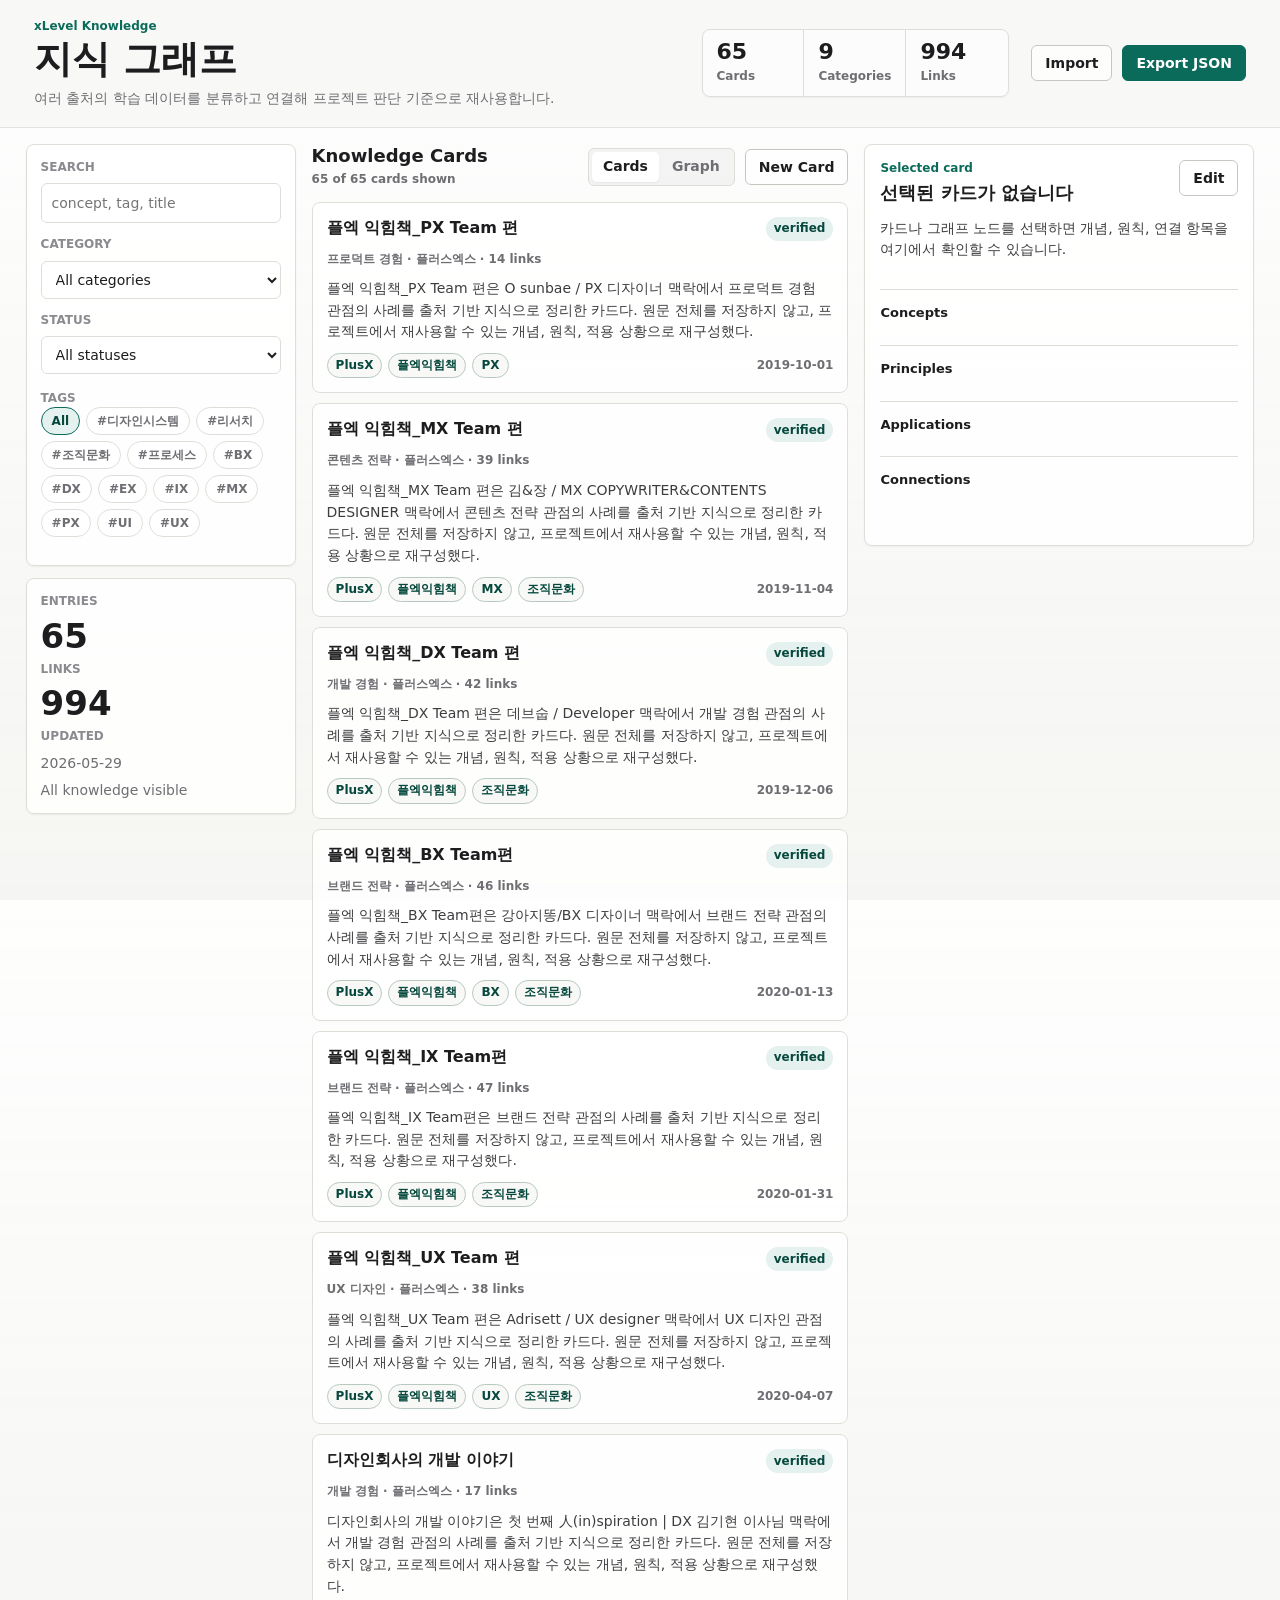
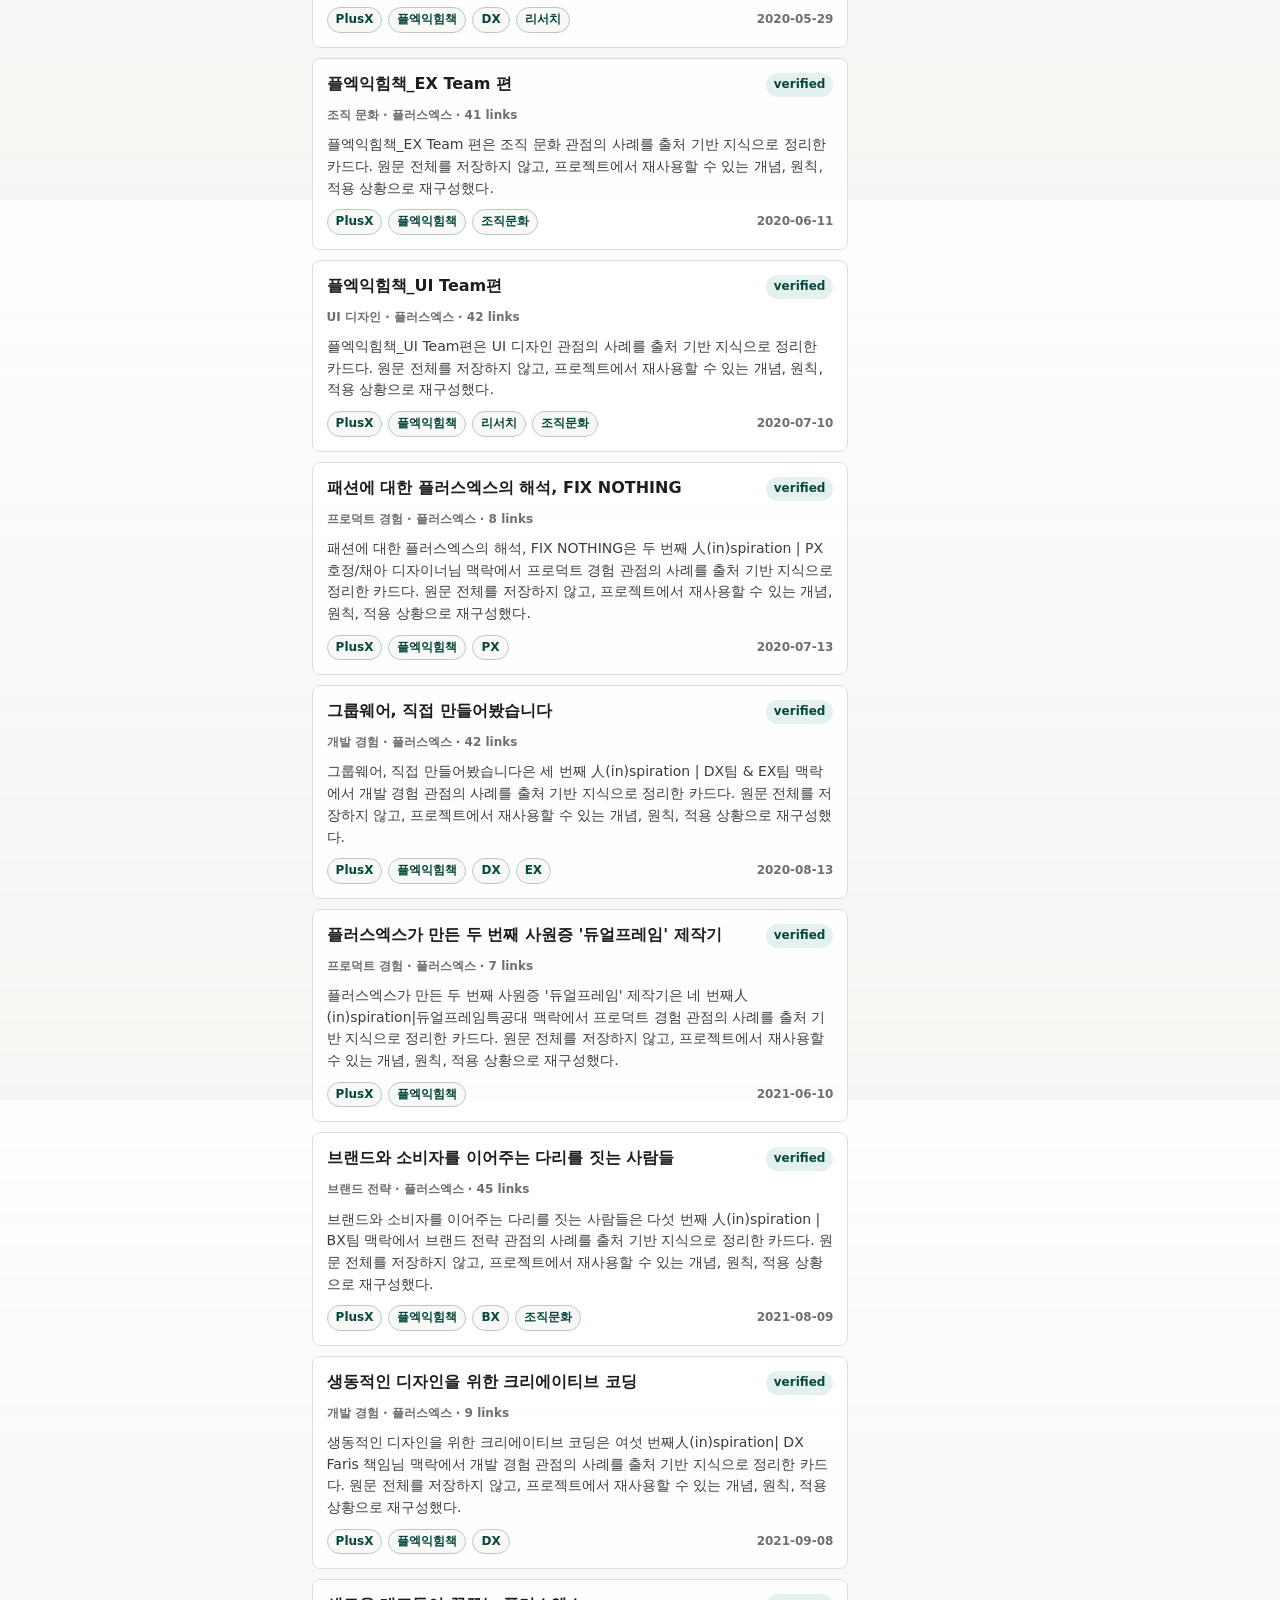
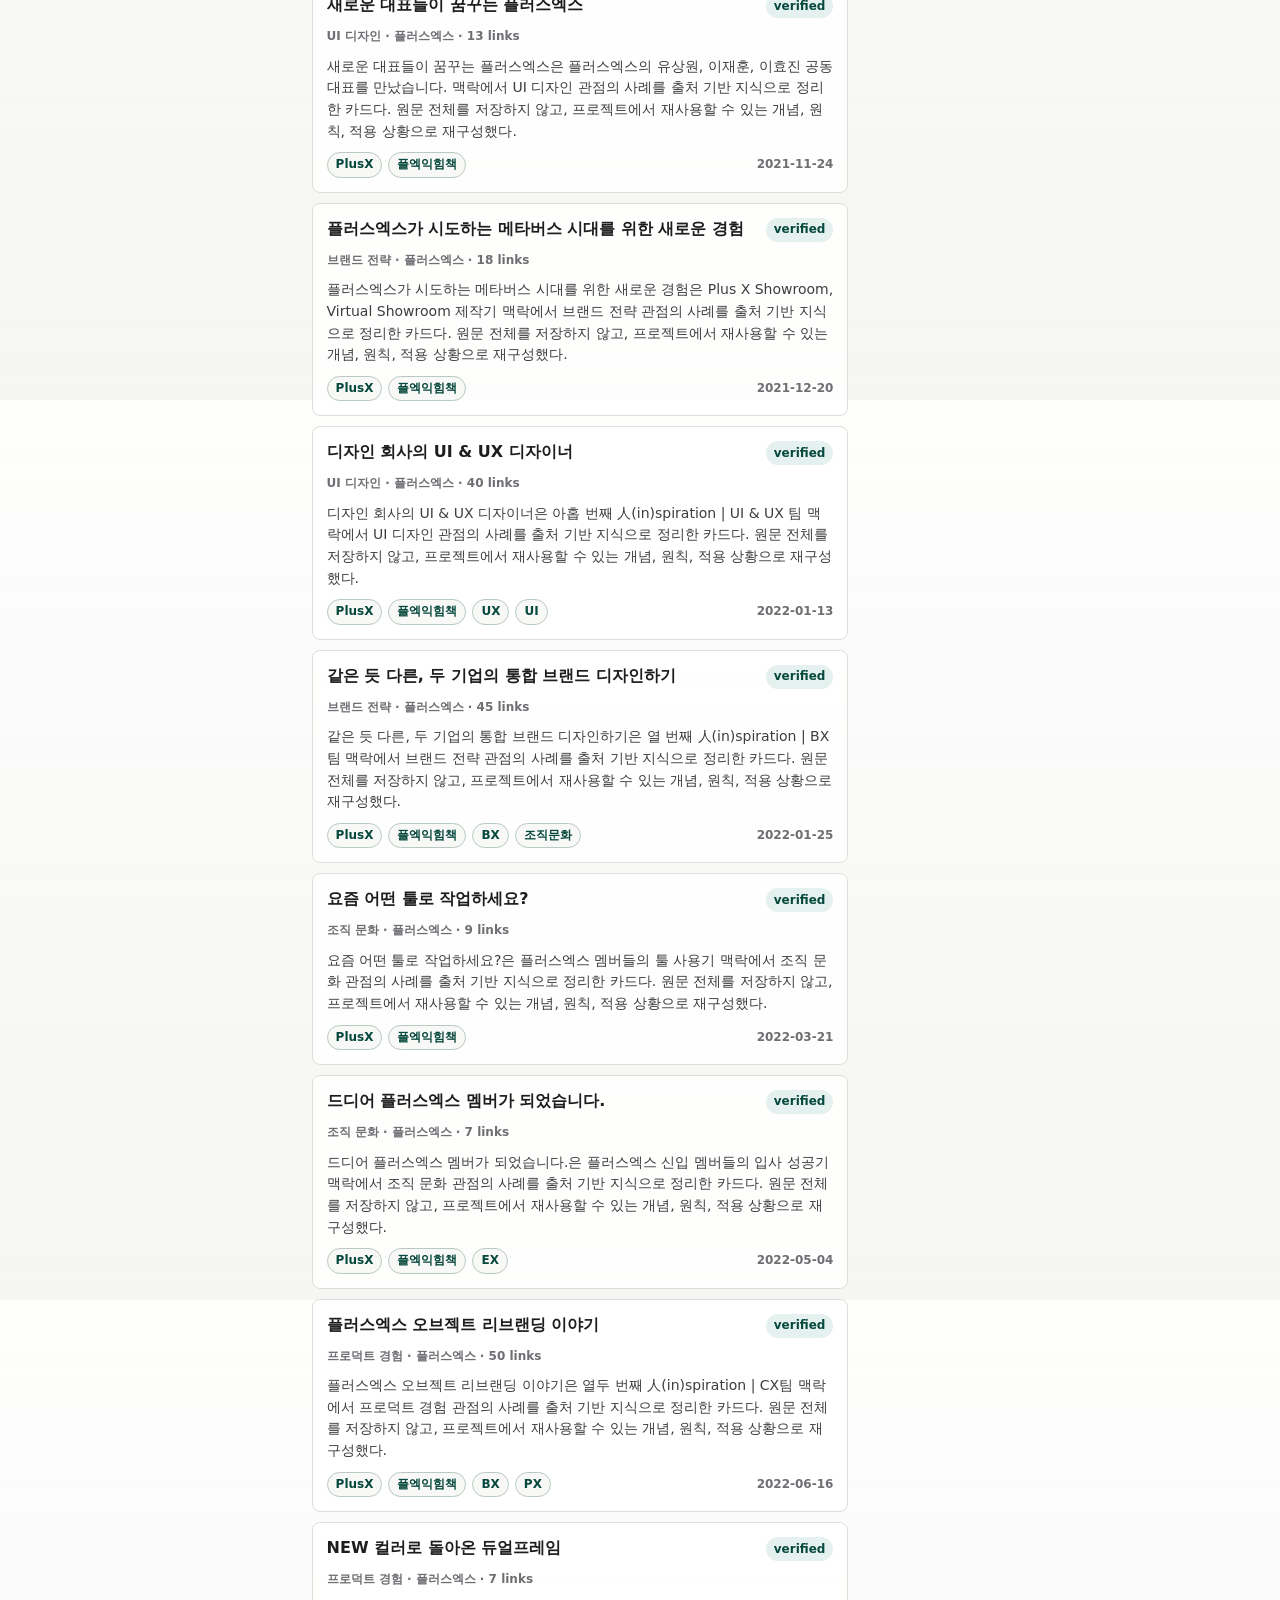
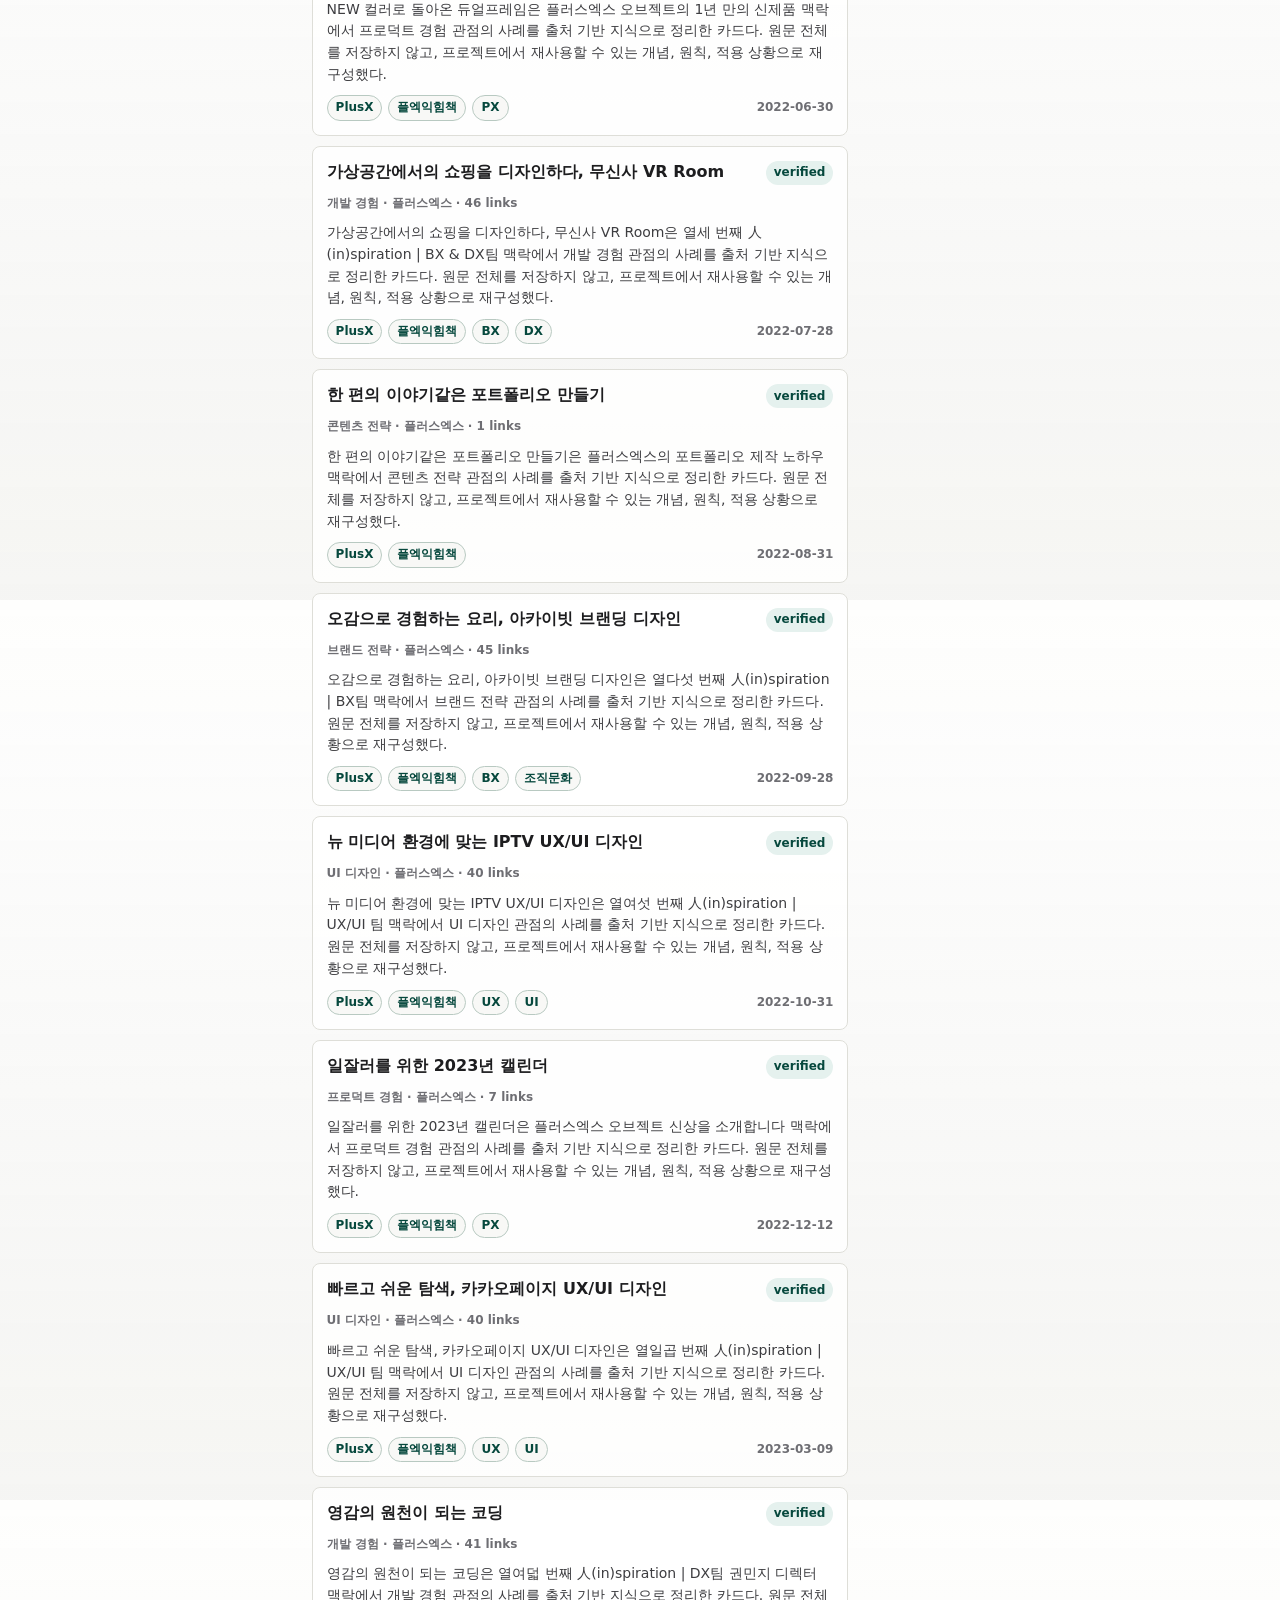
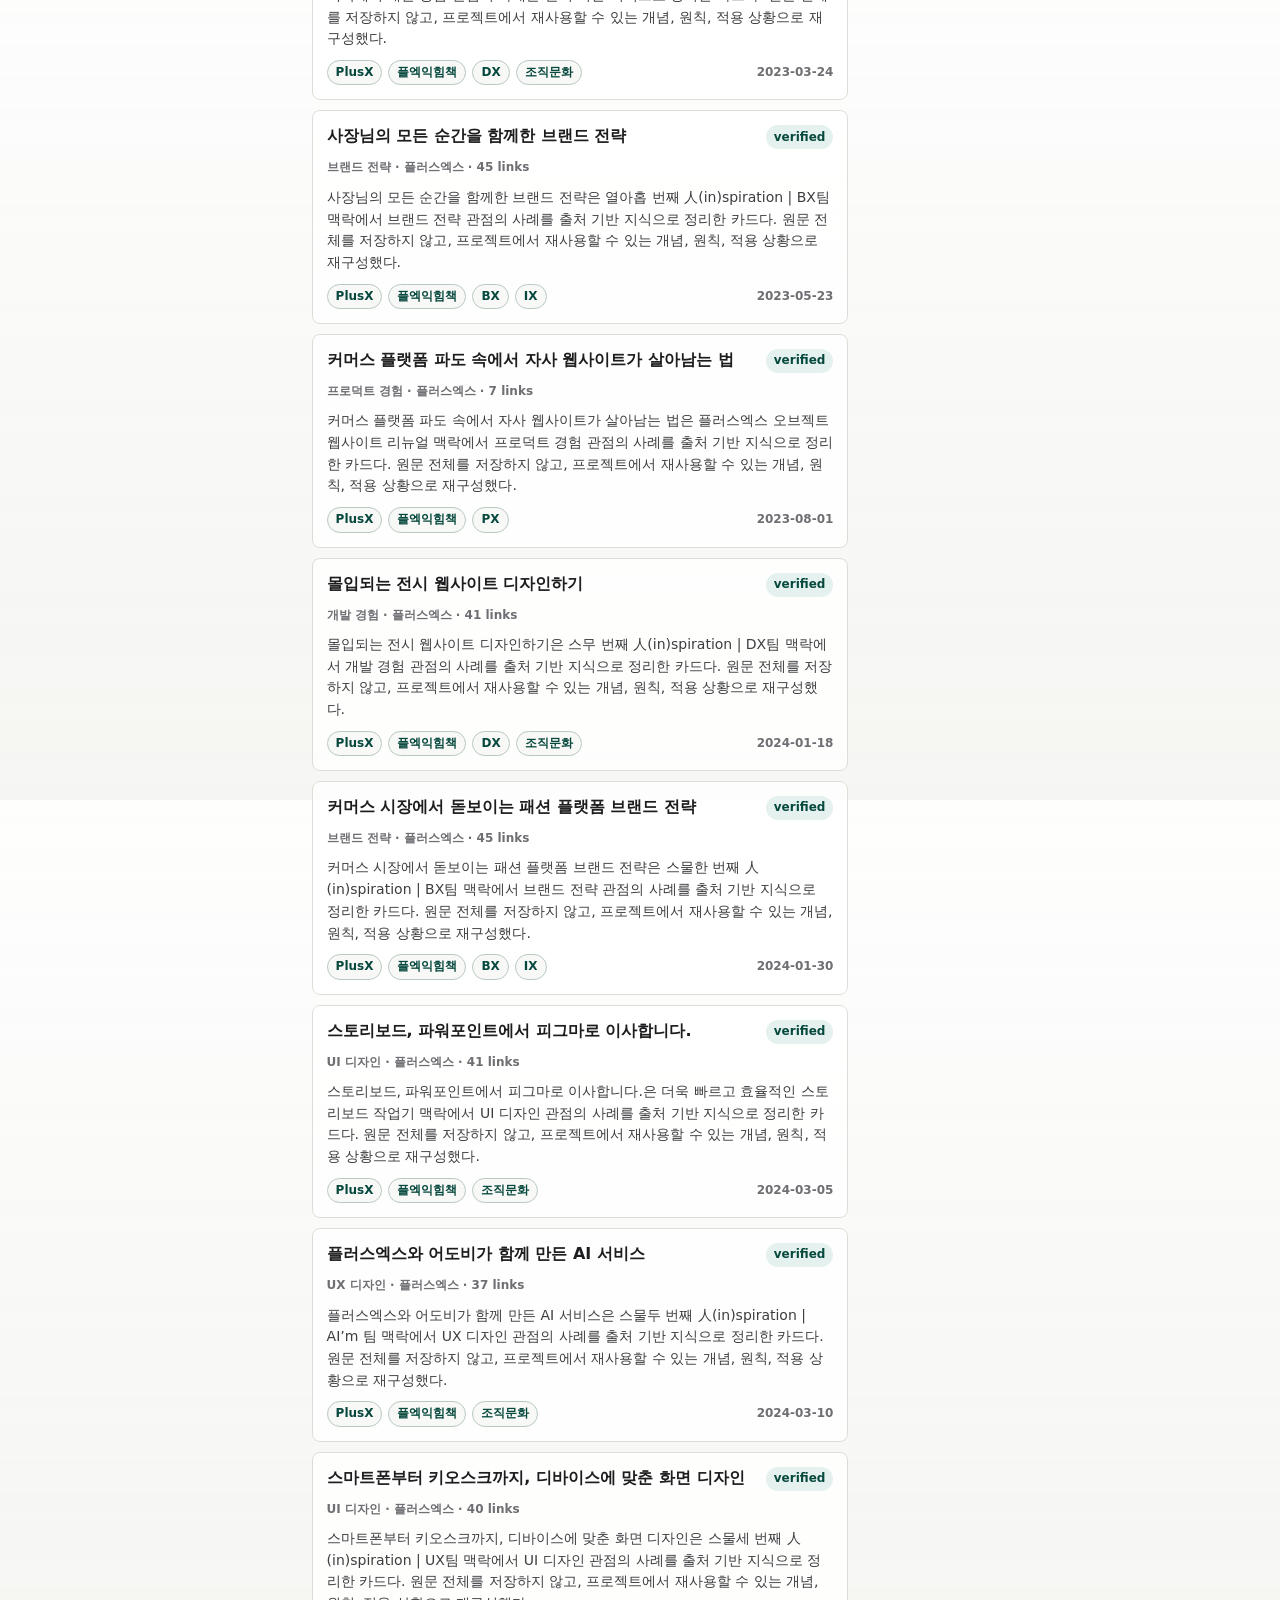
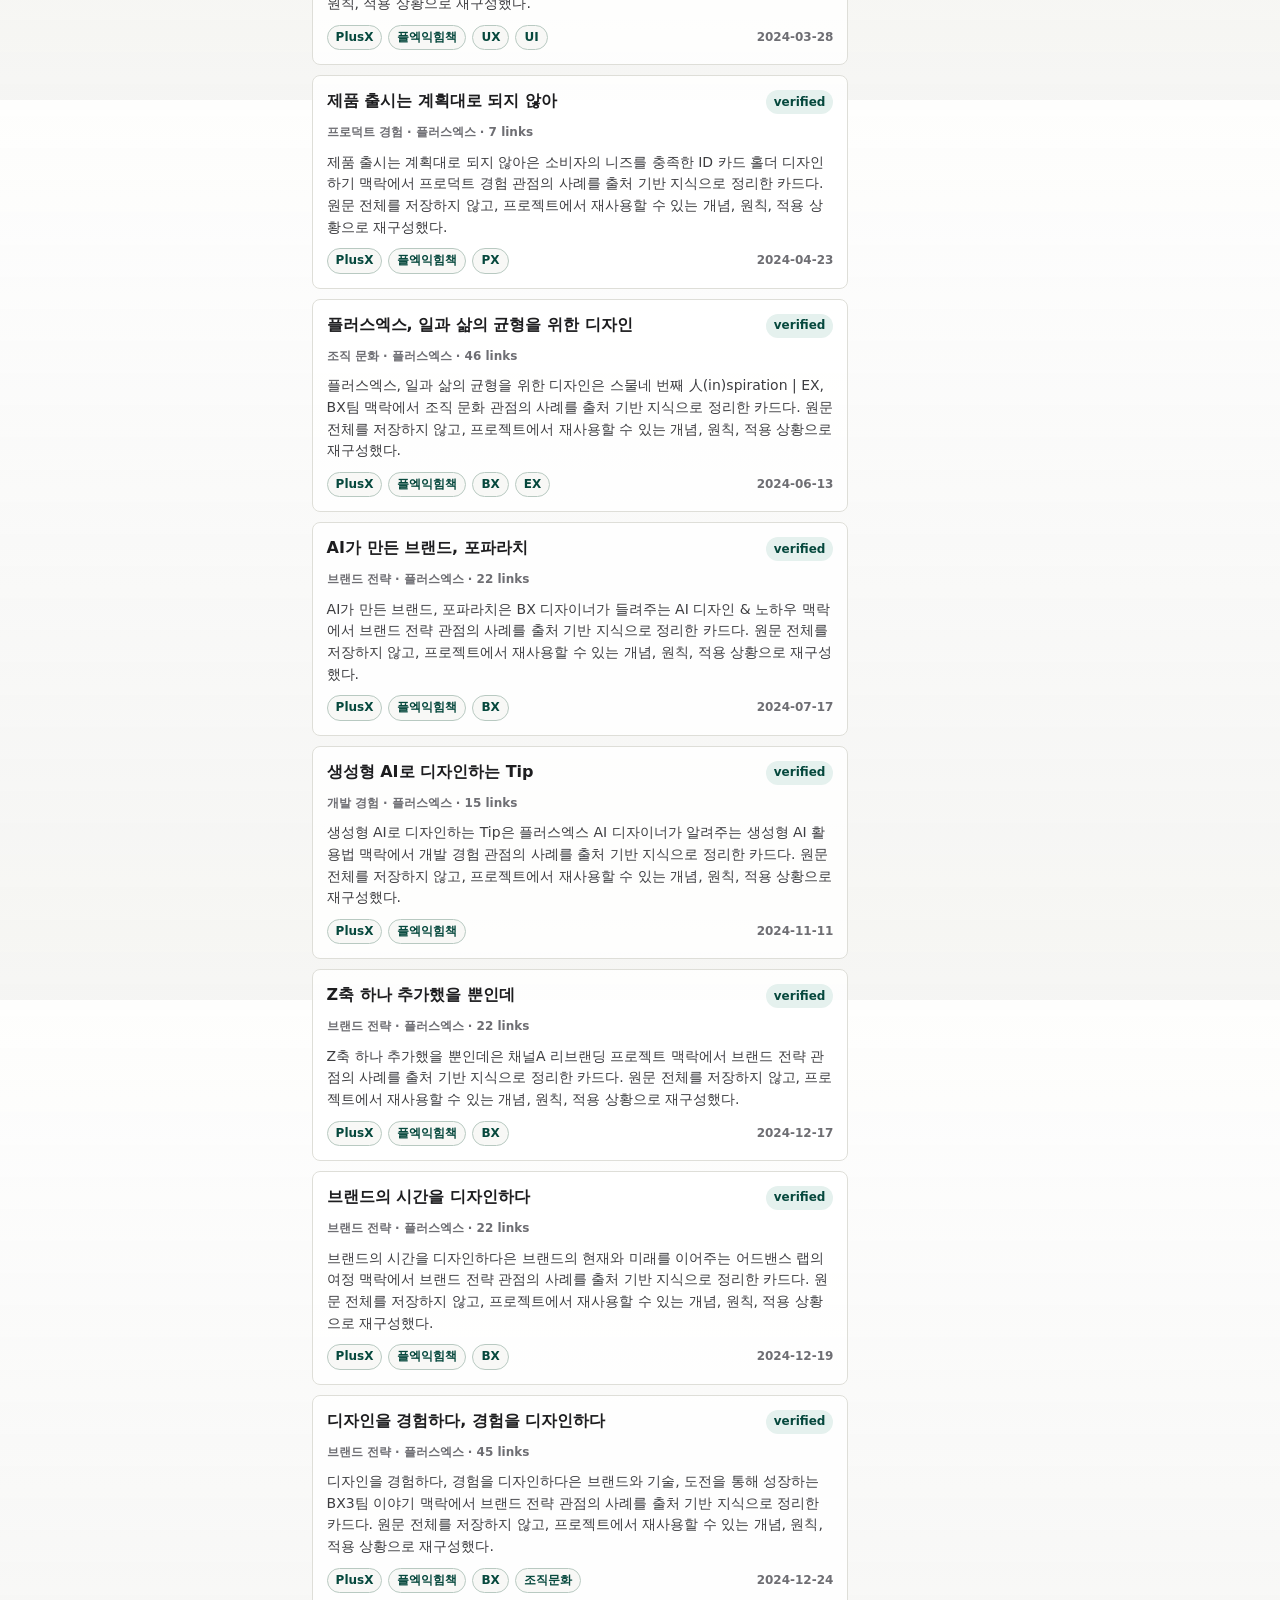
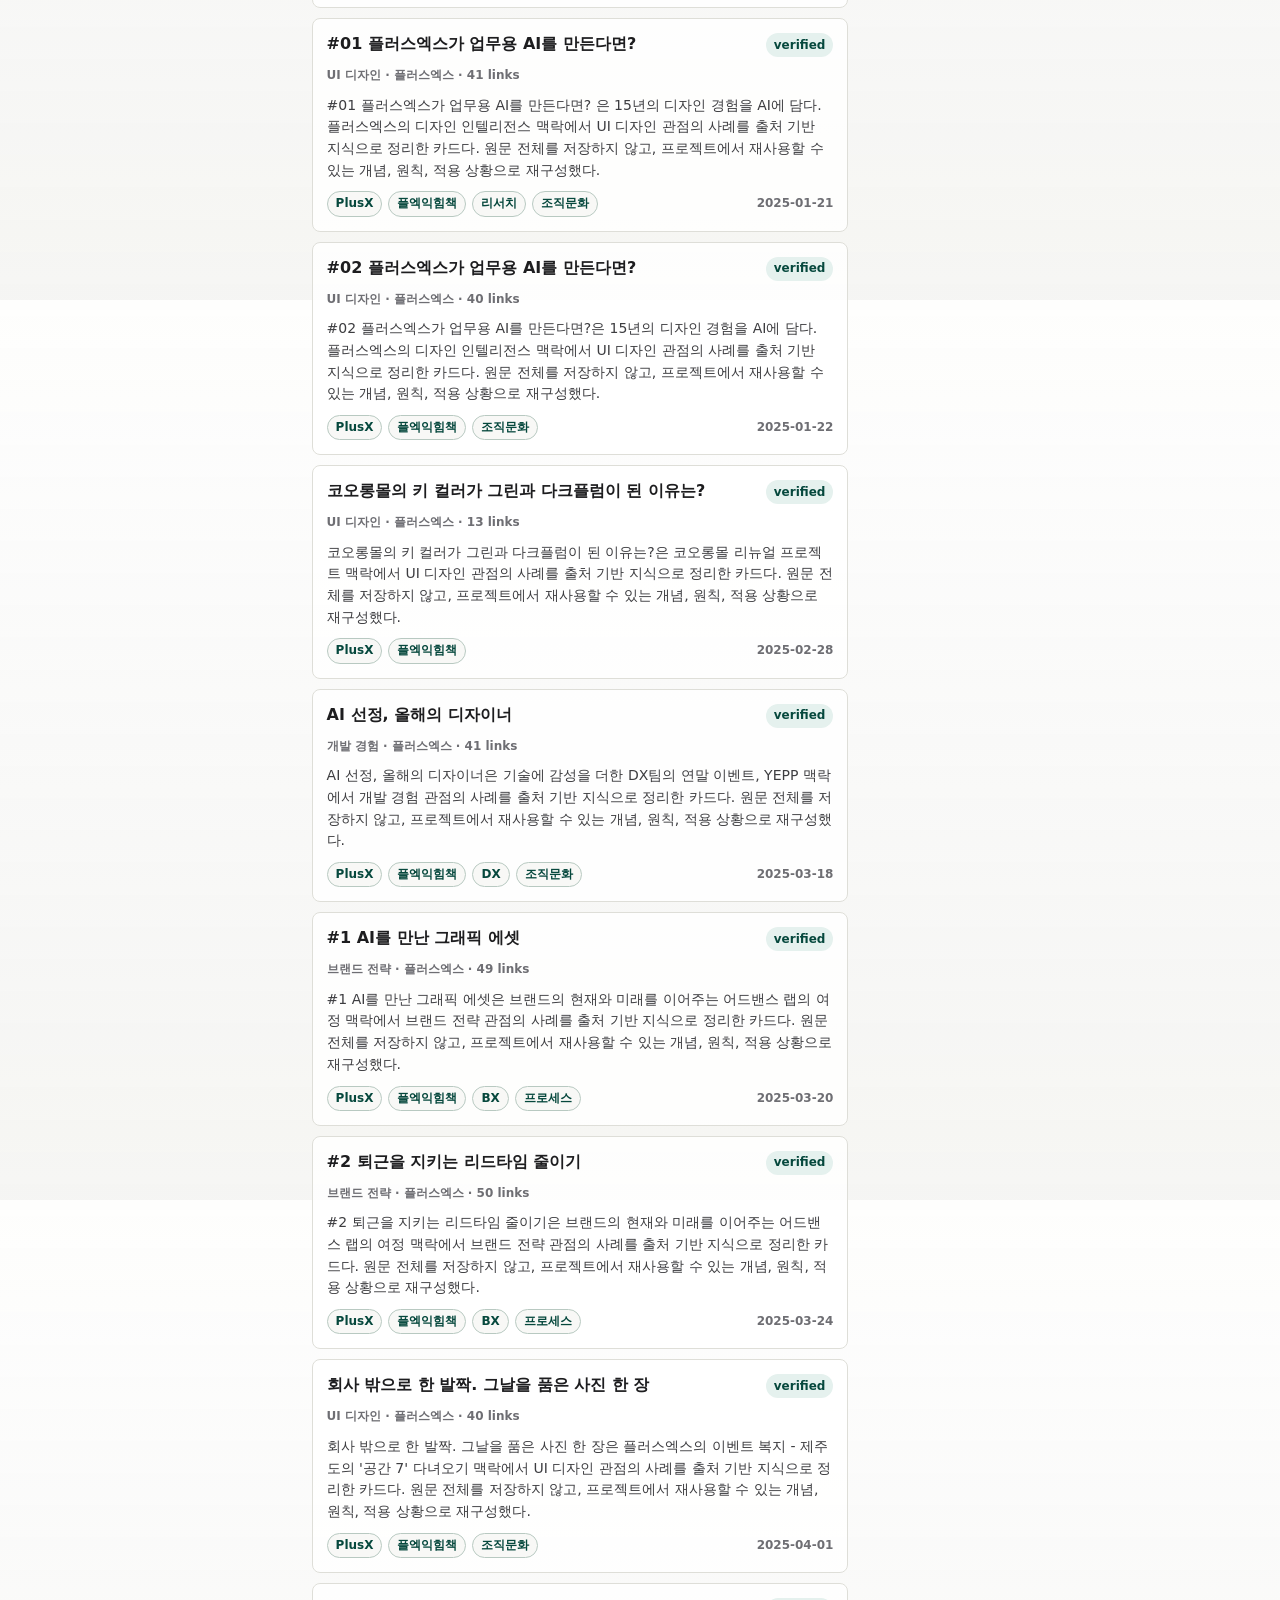
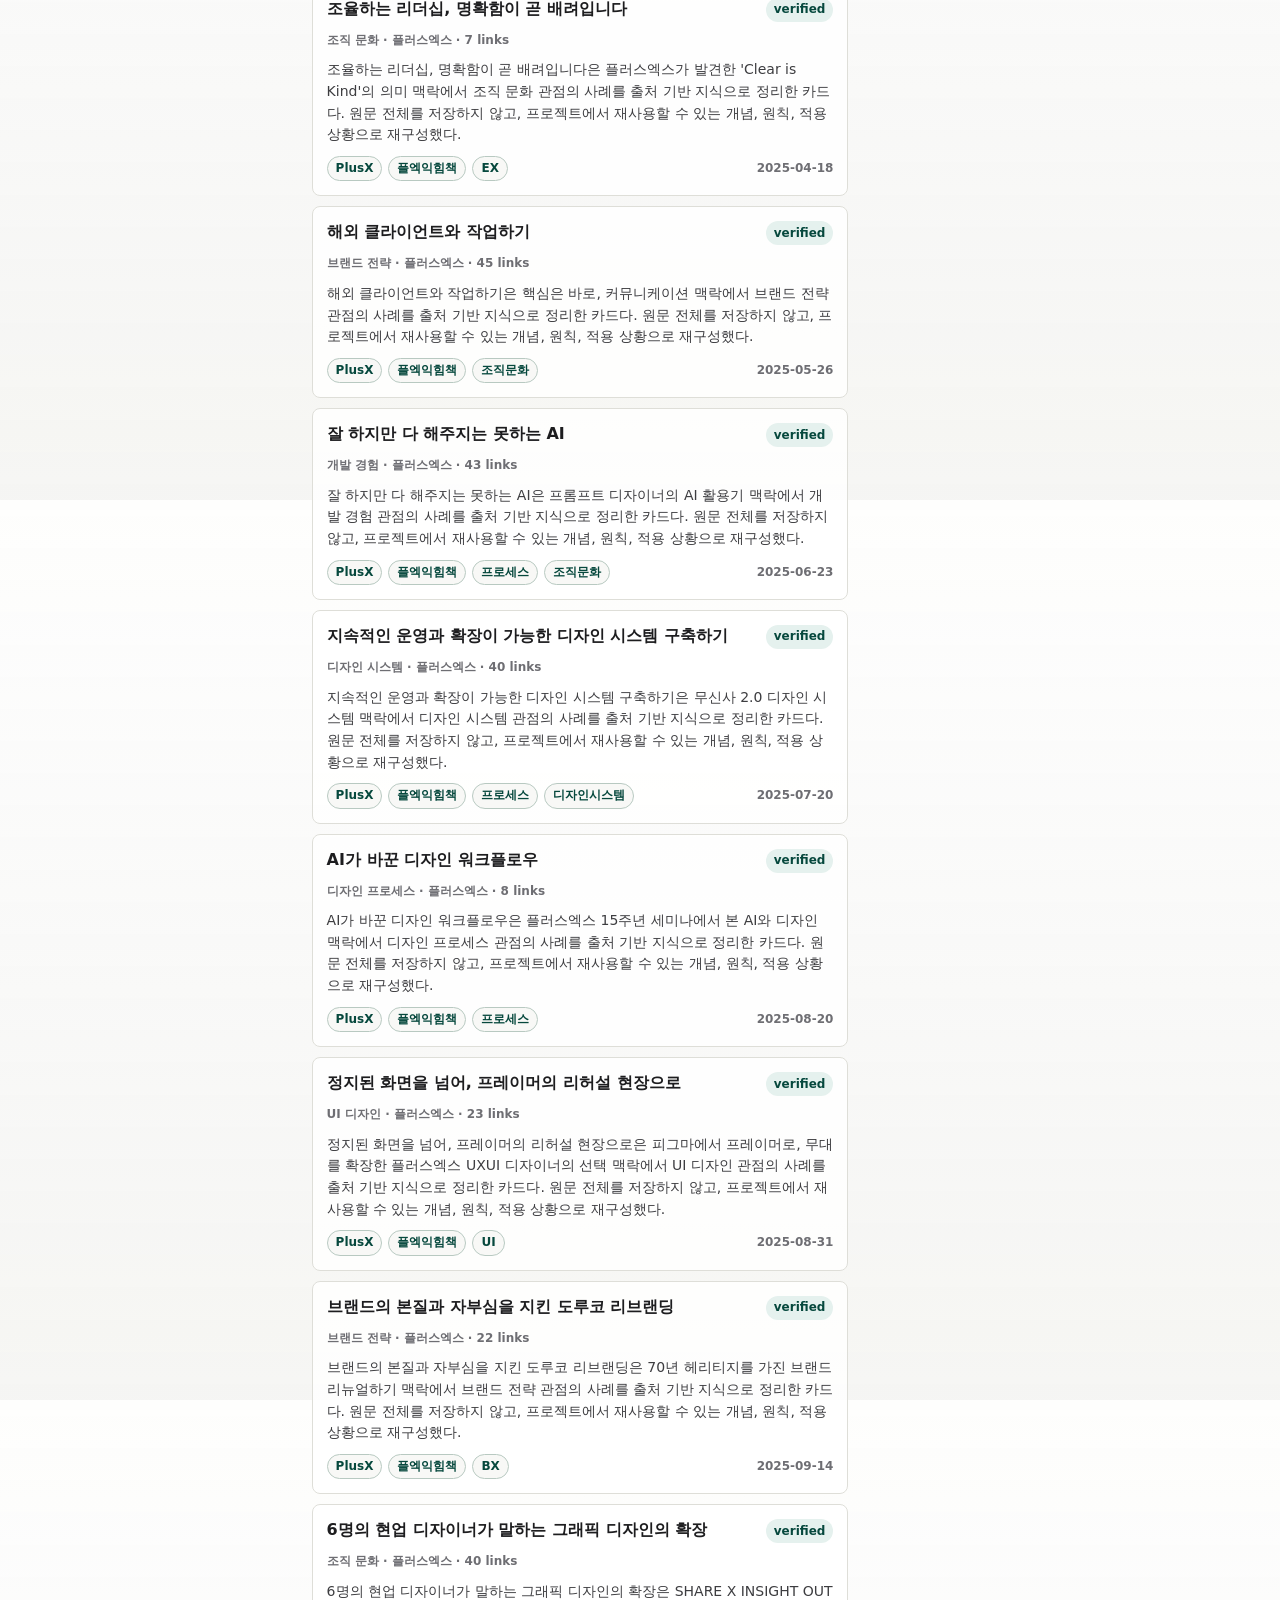
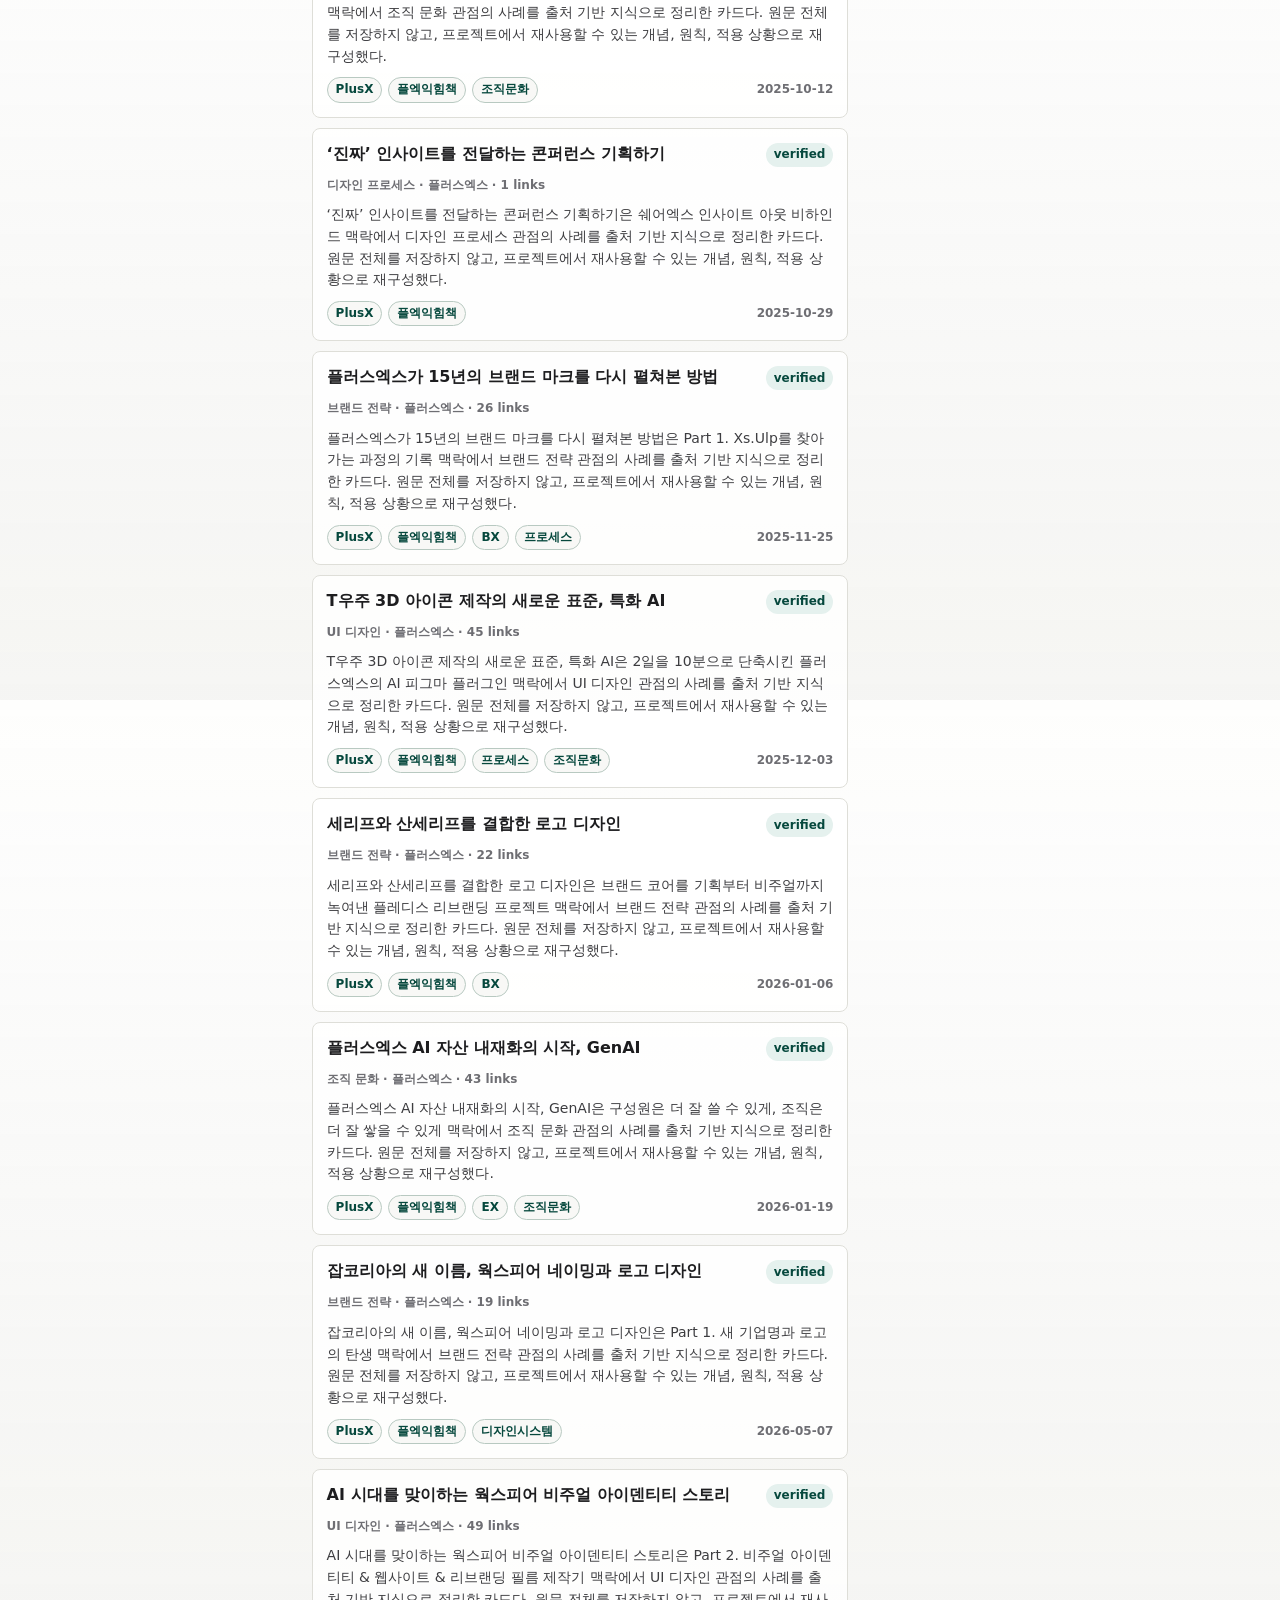
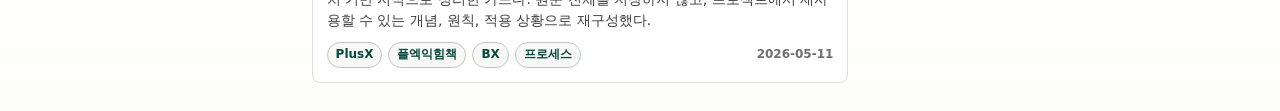
==== knowledge/site/index.html @ 25e154d7 "Initial xLevel knowledge base" ====
<!doctype html>
<html lang="ko">
  <head>
    <meta charset="utf-8" />
    <meta name="viewport" content="width=device-width, initial-scale=1" />
    <title>xLevel Knowledge</title>
    <link rel="stylesheet" href="./styles.css" />
  </head>
  <body>
    <header class="topbar">
      <div>
        <p class="eyebrow">xLevel Knowledge</p>
        <h1>지식 그래프</h1>
        <p class="topbar__summary">여러 출처의 학습 데이터를 분류하고 연결해 프로젝트 판단 기준으로 재사용합니다.</p>
      </div>
      <div class="topbar__stats" aria-label="Knowledge status">
        <div class="metric">
          <span id="topEntryCount">0</span>
          <small>Cards</small>
        </div>
        <div class="metric">
          <span id="topCategoryCount">0</span>
          <small>Categories</small>
        </div>
        <div class="metric">
          <span id="topLinkCount">0</span>
          <small>Links</small>
        </div>
      </div>
      <div class="topbar__actions">
        <button class="button button--ghost" id="importButton" type="button">Import</button>
        <button class="button" id="exportButton" type="button">Export JSON</button>
      </div>
    </header>

    <main class="shell">
      <aside class="sidebar" aria-label="Knowledge filters">
        <section class="panel">
          <label class="field">
            <span>Search</span>
            <input id="searchInput" type="search" placeholder="concept, tag, title" />
          </label>
          <label class="field">
            <span>Category</span>
            <select id="categoryFilter">
              <option value="">All categories</option>
            </select>
          </label>
          <label class="field">
            <span>Status</span>
            <select id="statusFilter">
              <option value="">All statuses</option>
              <option value="verified">Verified</option>
              <option value="needs-verification">Needs verification</option>
              <option value="inaccessible">Inaccessible</option>
            </select>
          </label>
          <div class="filter-group">
            <span class="field-label">Tags</span>
            <div class="chip-list" id="tagFilters" aria-label="Tag filters"></div>
          </div>
        </section>

        <section class="panel panel--compact">
          <p class="stat-label">Entries</p>
          <p class="stat" id="entryCount">0</p>
          <p class="stat-label">Links</p>
          <p class="stat" id="linkCount">0</p>
          <p class="stat-label">Updated</p>
          <p class="stat-date" id="updatedAt">-</p>
          <p class="stat-note" id="filterSummary">All knowledge visible</p>
        </section>
      </aside>

      <section class="workspace">
        <div class="toolbar">
          <div>
            <h2 id="workspaceTitle">Knowledge Cards</h2>
            <p id="resultSummary">No entries loaded.</p>
          </div>
          <div class="toolbar__actions">
            <div class="segmented" aria-label="View mode">
              <button class="segmented__button is-active" id="cardsViewButton" type="button">Cards</button>
              <button class="segmented__button" id="graphViewButton" type="button">Graph</button>
            </div>
            <button class="button button--secondary" id="newEntryButton" type="button">New Card</button>
          </div>
        </div>

        <section class="cards" id="cards" aria-live="polite"></section>

        <section class="graph is-hidden" id="graphPanel" aria-label="Knowledge graph">
          <div class="graph__bar">
            <div class="graph__identity">
              <button class="button button--secondary" id="backToCardsButton" type="button">Cards</button>
              <div>
                <p class="eyebrow">Canvas</p>
                <h2>Knowledge Graph</h2>
                <p id="graphSummary">Drag to pan. Wheel to zoom. Select a node to inspect.</p>
              </div>
            </div>
            <div class="graph__actions">
              <input id="graphSearchInput" class="graph__search" type="search" placeholder="Search graph" />
              <select id="graphModeSelect" aria-label="Graph view mode">
                <option value="overview">Overview</option>
                <option value="cluster">Cluster</option>
                <option value="local">Local Focus</option>
                <option value="source">Source</option>
                <option value="concept">Concept</option>
                <option value="timeline">Timeline</option>
              </select>
              <button class="button button--secondary" id="resetGraphButton" type="button">Reset</button>
              <button class="button button--secondary" id="resetLayoutButton" type="button">Reset layout</button>
              <button class="button button--secondary" id="fitGraphButton" type="button">Fit</button>
            </div>
          </div>
          <svg id="graphCanvas" class="graph__canvas" role="img" aria-label="Organic knowledge node canvas">
            <g id="graphViewport"></g>
          </svg>
          <div class="graph-empty is-hidden" id="graphEmpty">
            <strong>Select a node for Local Focus</strong>
            <span>Local Focus shows the selected card and its direct neighbors.</span>
          </div>
          <div class="graph-legend" id="graphLegend" aria-label="Graph category legend"></div>
          <div class="graph__status">
            <label class="field graph__density">
              <span>Density</span>
              <input id="densityRange" type="range" min="40" max="280" step="20" value="120" />
            </label>
            <span id="zoomLabel">100%</span>
          </div>
          <div class="graph-preview is-hidden" id="graphPreview" role="status"></div>
        </section>
      </section>

      <aside class="editor" aria-label="Knowledge editor">
        <section class="panel detail" id="detailPanel">
          <div class="editor__header">
            <div>
              <p class="eyebrow">Selected card</p>
              <h2 id="detailTitle">선택된 카드가 없습니다</h2>
            </div>
            <button class="button button--secondary inspector-close" id="closeInspectorButton" type="button">Close</button>
            <button class="button button--secondary" id="editToggleButton" type="button">Edit</button>
          </div>
          <p class="detail__summary" id="detailSummary">카드나 그래프 노드를 선택하면 개념, 원칙, 연결 항목을 여기에서 확인할 수 있습니다.</p>
          <dl class="detail__meta" id="detailMeta"></dl>
          <div class="detail-section">
            <h3>Concepts</h3>
            <div class="pill-list" id="detailConcepts"></div>
          </div>
          <div class="detail-section">
            <h3>Principles</h3>
            <ul id="detailPrinciples"></ul>
          </div>
          <div class="detail-section">
            <h3>Applications</h3>
            <ul id="detailApplications"></ul>
          </div>
          <div class="detail-section">
            <h3>Connections</h3>
            <div class="connection-list" id="detailConnections"></div>
          </div>
          <p class="save-feedback" id="saveFeedback" aria-live="polite"></p>
        </section>

        <form id="entryForm" class="panel editor__form is-collapsed">
          <div class="editor__header">
            <h2>Card Editor</h2>
            <button class="button" type="submit">Save</button>
          </div>

          <input id="entryId" type="hidden" />

          <label class="field">
            <span>Title</span>
            <input id="title" required />
          </label>
          <label class="field">
            <span>Source URL</span>
            <input id="sourceUrl" type="url" />
          </label>
          <div class="field-grid">
            <label class="field">
              <span>Author</span>
              <input id="author" />
            </label>
            <label class="field">
              <span>Category</span>
              <input id="category" />
            </label>
          </div>
          <div class="field-grid">
            <label class="field">
              <span>Published</span>
              <input id="publishedAt" type="date" />
            </label>
            <label class="field">
              <span>Status</span>
              <select id="verificationStatus">
                <option value="needs-verification">Needs verification</option>
                <option value="verified">Verified</option>
                <option value="inaccessible">Inaccessible</option>
              </select>
            </label>
          </div>
          <label class="field">
            <span>Tags</span>
            <input id="tags" placeholder="comma separated" />
          </label>
          <label class="field">
            <span>Concepts</span>
            <textarea id="concepts" rows="4" placeholder="one per line"></textarea>
          </label>
          <label class="field">
            <span>Summary</span>
            <textarea id="summary" rows="4"></textarea>
          </label>
          <label class="field">
            <span>Practical Principles</span>
            <textarea id="principles" rows="5" placeholder="one per line"></textarea>
          </label>
          <label class="field">
            <span>Applications</span>
            <textarea id="applications" rows="4" placeholder="one per line"></textarea>
          </label>
        </form>
      </aside>
    </main>

    <input id="fileInput" type="file" accept="application/json" hidden />
    <script src="./app.js"></script>
  </body>
</html>
---- knowledge/site/styles.css ----
:root {
  color-scheme: light;
  --bg: #f6f6f4;
  --surface: #ffffff;
  --surface-soft: #f8f8f6;
  --surface-tint: #eef4f2;
  --ink: #1d1d1f;
  --muted: #6e6e73;
  --quiet: #8a8a8f;
  --line: #deded8;
  --line-strong: #c7c7c1;
  --accent: #0b6b5a;
  --accent-soft: #e5f1ee;
  --accent-ink: #06483d;
  --graph-ink: #31413e;
  --warn: #9a4f13;
  --danger: #b13d2c;
  --shadow-sm: 0 1px 2px rgba(0, 0, 0, 0.05);
  --shadow-md: 0 16px 44px rgba(31, 35, 33, 0.09);
  --radius: 8px;
  --radius-sm: 6px;
  --ease: cubic-bezier(0.2, 0.8, 0.2, 1);
}

* {
  box-sizing: border-box;
}

html {
  height: 100%;
}

body {
  min-height: 100%;
  margin: 0;
  background:
    linear-gradient(180deg, rgba(255, 255, 255, 0.85), rgba(245, 245, 243, 0.96)),
    var(--bg);
  color: var(--ink);
  font-family: -apple-system, BlinkMacSystemFont, "SF Pro Display", "SF Pro Text", "Apple SD Gothic Neo", "Noto Sans KR", system-ui, sans-serif;
  font-size: 14px;
  line-height: 1.45;
  letter-spacing: 0;
  font-kerning: normal;
}

button,
input,
select,
textarea {
  font: inherit;
}

button {
  -webkit-tap-highlight-color: transparent;
}

h1,
h2,
h3,
p {
  margin: 0;
}

.topbar {
  position: sticky;
  top: 0;
  z-index: 20;
  display: grid;
  grid-template-columns: minmax(280px, 1fr) auto auto;
  align-items: center;
  gap: 22px;
  min-height: 94px;
  padding: 18px clamp(18px, 3vw, 34px);
  border-bottom: 1px solid rgba(223, 223, 223, 0.82);
  background: color-mix(in srgb, var(--bg) 82%, white);
  backdrop-filter: blur(18px);
}

.eyebrow,
.field span,
.field-label,
.stat-label,
.toolbar p,
.card__meta,
.tag,
.status,
.metric small,
.detail__meta,
.save-feedback {
  font-size: 12px;
  font-weight: 650;
  letter-spacing: 0;
}

.eyebrow {
  margin-bottom: 5px;
  color: var(--accent);
}

h1 {
  font-size: clamp(26px, 3vw, 38px);
  font-weight: 760;
  line-height: 1.05;
}

h2 {
  font-size: 18px;
  font-weight: 720;
  line-height: 1.2;
}

h3 {
  font-size: 13px;
  font-weight: 720;
}

.topbar__summary {
  max-width: 620px;
  margin-top: 8px;
  color: var(--muted);
  line-height: 1.45;
}

.topbar__stats {
  display: grid;
  grid-template-columns: repeat(3, minmax(76px, 1fr));
  overflow: hidden;
  border: 1px solid var(--line);
  border-radius: var(--radius);
  background: rgba(255, 255, 255, 0.68);
  box-shadow: var(--shadow-sm);
}

.metric {
  min-width: 76px;
  padding: 11px 14px;
  border-right: 1px solid var(--line);
}

.metric:last-child {
  border-right: 0;
}

.metric span {
  display: block;
  font-size: 22px;
  font-weight: 760;
  line-height: 1;
}

.metric small {
  display: block;
  margin-top: 5px;
  color: var(--muted);
}

.topbar__actions,
.toolbar,
.editor__header,
.field-grid,
.toolbar__actions,
.graph__bar,
.graph__actions,
.segmented,
.toggle {
  display: flex;
  gap: 10px;
}

.button {
  display: inline-flex;
  align-items: center;
  justify-content: center;
  min-height: 36px;
  border: 1px solid var(--accent);
  border-radius: var(--radius-sm);
  padding: 0 13px;
  background: var(--accent);
  color: white;
  cursor: pointer;
  font-weight: 680;
  line-height: 1;
  transition: transform 140ms var(--ease), background 140ms var(--ease), border-color 140ms var(--ease), box-shadow 140ms var(--ease);
}

.button:hover {
  background: var(--accent-ink);
  border-color: var(--accent-ink);
  box-shadow: 0 8px 18px rgba(11, 107, 90, 0.16);
  transform: translateY(-1px);
}

.button:active {
  transform: translateY(0) scale(0.99);
}

.button--ghost,
.button--secondary {
  border-color: var(--line-strong);
  background: rgba(255, 255, 255, 0.72);
  color: var(--ink);
}

.button--ghost:hover,
.button--secondary:hover {
  border-color: var(--line-strong);
  background: white;
  color: var(--ink);
  box-shadow: var(--shadow-sm);
  transform: translateY(-1px);
}

.toggle {
  align-items: center;
  gap: 7px;
  min-height: 36px;
  border: 1px solid var(--line);
  border-radius: var(--radius-sm);
  background: rgba(255, 255, 255, 0.72);
  color: var(--muted);
  cursor: pointer;
  padding: 0 10px;
  font-size: 12px;
  font-weight: 680;
}

.toggle input {
  width: 14px;
  height: 14px;
  margin: 0;
  accent-color: var(--accent);
}

.segmented {
  align-items: center;
  gap: 2px;
  border: 1px solid var(--line);
  border-radius: var(--radius-sm);
  background: rgba(0, 0, 0, 0.035);
  padding: 3px;
}

.segmented__button {
  min-height: 30px;
  border: 0;
  border-radius: 5px;
  padding: 0 11px;
  background: transparent;
  color: var(--muted);
  cursor: pointer;
  font-weight: 680;
  transition: color 140ms var(--ease), background 140ms var(--ease), box-shadow 140ms var(--ease);
}

.segmented__button.is-active {
  background: var(--surface);
  color: var(--ink);
  box-shadow: var(--shadow-sm);
}

.shell {
  display: grid;
  grid-template-columns: minmax(220px, 270px) minmax(480px, 1fr) minmax(320px, 390px);
  gap: 16px;
  padding: 16px clamp(14px, 2vw, 26px) 28px;
}

.panel {
  border: 1px solid var(--line);
  border-radius: var(--radius);
  background: rgba(255, 255, 255, 0.82);
  box-shadow: var(--shadow-sm);
}

.sidebar {
  position: sticky;
  top: 112px;
  align-self: start;
}

.sidebar .panel {
  padding: 14px;
}

.panel + .panel {
  margin-top: 12px;
}

.panel--compact {
  display: grid;
  gap: 8px;
}

.field {
  display: grid;
  gap: 7px;
  margin-bottom: 13px;
}

.field span,
.field-label,
.stat-label {
  color: var(--quiet);
  text-transform: uppercase;
}

input,
select,
textarea {
  width: 100%;
  border: 1px solid var(--line);
  border-radius: var(--radius-sm);
  background: white;
  color: var(--ink);
  padding: 9px 10px;
  outline: 0;
  transition: border-color 140ms var(--ease), box-shadow 140ms var(--ease), background 140ms var(--ease);
}

textarea {
  line-height: 1.45;
  resize: vertical;
}

input:focus,
select:focus,
textarea:focus,
button:focus-visible,
.card:focus-visible,
.chip:focus-visible,
.graph-node:focus-visible {
  outline: 3px solid rgba(11, 107, 90, 0.18);
  outline-offset: 2px;
}

input:focus,
select:focus,
textarea:focus {
  border-color: var(--accent);
  box-shadow: 0 0 0 4px rgba(11, 107, 90, 0.08);
}

input[type="range"] {
  padding: 0;
  accent-color: var(--accent);
}

.filter-group {
  margin: 2px 0 14px;
}

.chip-list,
.pill-list,
.tags,
.connection-list {
  display: flex;
  flex-wrap: wrap;
  gap: 6px;
}

.chip {
  min-height: 28px;
  border: 1px solid var(--line);
  border-radius: 999px;
  background: white;
  color: var(--muted);
  cursor: pointer;
  padding: 0 10px;
  font-size: 12px;
  font-weight: 660;
  transition: background 140ms var(--ease), color 140ms var(--ease), border-color 140ms var(--ease), transform 140ms var(--ease);
}

.chip:hover {
  border-color: var(--accent);
  color: var(--accent-ink);
  transform: translateY(-1px);
}

.chip.is-active {
  border-color: var(--accent);
  background: var(--accent-soft);
  color: var(--accent-ink);
}

.stat {
  font-size: 34px;
  font-weight: 760;
  line-height: 1;
}

.stat-date,
.stat-note {
  color: var(--muted);
  line-height: 1.35;
}

.workspace {
  min-width: 0;
}

.toolbar {
  align-items: center;
  justify-content: space-between;
  min-height: 46px;
  margin-bottom: 12px;
}

.toolbar__actions {
  align-items: center;
}

.toolbar p {
  margin-top: 4px;
  color: var(--muted);
}

.cards {
  display: grid;
  gap: 10px;
}

.is-hidden,
.is-collapsed {
  display: none !important;
}

.card {
  position: relative;
  display: grid;
  gap: 10px;
  border: 1px solid var(--line);
  border-radius: var(--radius);
  background: rgba(255, 255, 255, 0.82);
  padding: 14px;
  cursor: pointer;
  transition: transform 160ms var(--ease), border-color 160ms var(--ease), box-shadow 160ms var(--ease), background 160ms var(--ease);
}

.card:hover {
  border-color: color-mix(in srgb, var(--accent) 38%, var(--line));
  background: white;
  box-shadow: var(--shadow-md);
  transform: translateY(-2px);
}

.card.is-selected {
  border-color: var(--accent);
  background: linear-gradient(180deg, white, var(--surface-tint));
  box-shadow: 0 0 0 3px rgba(11, 107, 90, 0.08), var(--shadow-sm);
}

.card__top {
  display: flex;
  align-items: flex-start;
  justify-content: space-between;
  gap: 12px;
}

.card h3 {
  min-width: 0;
  font-size: 16px;
  font-weight: 730;
  line-height: 1.32;
  word-break: keep-all;
  overflow-wrap: anywhere;
}

.card__meta {
  color: var(--muted);
}

.card__summary {
  color: #3d3d40;
  line-height: 1.55;
}

.card__footer {
  display: flex;
  align-items: center;
  justify-content: space-between;
  gap: 12px;
}

.tag,
.pill,
.connection {
  display: inline-flex;
  align-items: center;
  min-height: 24px;
  border-radius: 999px;
  background: var(--surface-soft);
  color: var(--accent-ink);
  padding: 3px 8px;
  font-size: 12px;
  font-weight: 650;
}

.tag {
  border: 1px solid color-mix(in srgb, var(--accent) 18%, var(--line));
}

.status {
  display: inline-flex;
  align-items: center;
  min-height: 24px;
  border-radius: 999px;
  padding: 2px 8px;
  background: rgba(154, 79, 19, 0.1);
  color: var(--warn);
  white-space: nowrap;
}

.status--verified {
  background: var(--accent-soft);
  color: var(--accent-ink);
}

.status--inaccessible {
  background: rgba(177, 61, 44, 0.1);
  color: var(--danger);
}

.graph {
  position: relative;
  overflow: hidden;
  border: 1px solid var(--line);
  border-radius: var(--radius);
  background:
    radial-gradient(circle at 1px 1px, rgba(49, 65, 62, 0.085) 1px, transparent 0),
    linear-gradient(180deg, #ffffff, #f7f9f7);
  background-size: 28px 28px, 100% 100%;
  box-shadow: var(--shadow-sm);
}

.graph::after {
  content: "";
  position: absolute;
  inset: 52px 0 0;
  pointer-events: none;
  background: radial-gradient(circle at 50% 40%, transparent 62%, rgba(255, 255, 255, 0.62));
  z-index: 0;
}

.graph__bar {
  position: relative;
  z-index: 2;
  align-items: center;
  justify-content: space-between;
  min-height: 54px;
  border-bottom: 1px solid var(--line);
  padding: 10px 12px;
  background: rgba(255, 255, 255, 0.88);
  backdrop-filter: blur(14px);
}

.graph__identity {
  display: flex;
  align-items: center;
  gap: 12px;
  min-width: 0;
}

.graph__bar p {
  color: var(--muted);
  font-size: 13px;
}

.graph__search {
  width: 180px;
}

.graph__actions select {
  width: 142px;
}

.graph__canvas {
  position: relative;
  z-index: 1;
  display: block;
  width: 100%;
  height: min(72vh, 800px);
  min-height: 560px;
  cursor: grab;
  touch-action: none;
}

.graph__canvas.is-panning {
  cursor: grabbing;
}

.graph-empty {
  position: absolute;
  left: 50%;
  top: 50%;
  z-index: 3;
  display: grid;
  gap: 5px;
  width: min(320px, calc(100% - 40px));
  padding: 14px 16px;
  border: 1px solid var(--line);
  border-radius: var(--radius);
  background: rgba(255, 255, 255, 0.9);
  color: var(--muted);
  text-align: center;
  transform: translate(-50%, -50%);
  box-shadow: var(--shadow-md);
  backdrop-filter: blur(14px);
}

.graph-empty strong {
  color: var(--ink);
}

.graph-link {
  fill: none;
  stroke: rgba(49, 65, 62, 0.12);
  stroke-linecap: round;
  transition: opacity 140ms var(--ease), stroke 140ms var(--ease), stroke-width 140ms var(--ease);
}

.graph-link--strong {
  stroke: rgba(49, 65, 62, 0.18);
}

.graph-link.is-muted {
  opacity: 0.055;
}

.graph-link.is-neighbor {
  opacity: 0.95;
  stroke: rgba(11, 107, 90, 0.62);
}

.graph-node {
  cursor: pointer;
  transform-box: fill-box;
  transform-origin: center;
  transition: opacity 140ms var(--ease), transform 180ms var(--ease);
}

.graph-node:active {
  cursor: grabbing;
}

.graph-node__halo {
  opacity: 0.66;
  transition: opacity 160ms var(--ease), transform 160ms var(--ease);
}

.graph-node__core {
  fill: white;
  stroke-width: 1.5;
  filter: drop-shadow(0 5px 10px rgba(22, 28, 26, 0.12));
  transition: fill 140ms var(--ease), stroke 140ms var(--ease), stroke-width 140ms var(--ease), r 140ms var(--ease);
}

.graph-node__label,
.graph-node__glyph {
  fill: var(--ink);
  font-weight: 680;
  paint-order: stroke;
  pointer-events: none;
  stroke: white;
  stroke-width: 4px;
}

.graph-node__label {
  font-size: 11px;
  opacity: 0;
  transition: opacity 140ms var(--ease);
}

.graph-node__label.is-visible {
  opacity: 0.54;
}

.graph-node__glyph {
  font-size: 9px;
  font-weight: 780;
  letter-spacing: 0;
}

.graph-node.is-muted {
  opacity: 0.18;
}

.graph-node.is-neighbor .graph-node__core {
  stroke: var(--accent);
  fill: var(--accent-soft);
}

.graph-node.is-neighbor .graph-node__label,
.graph-node.is-selected .graph-node__label,
.graph-node.is-hovered .graph-node__label {
  opacity: 1;
}

.graph-node.is-selected .graph-node__core {
  fill: var(--accent);
  stroke: var(--accent-ink);
  stroke-width: 2.2;
}

.graph-node.is-selected .graph-node__halo,
.graph-node.is-hovered .graph-node__halo {
  opacity: 1;
  transform: scale(1.12);
}

.graph-node.is-selected .graph-node__glyph {
  fill: white;
  stroke: var(--accent);
}

.graph-node.is-selected .graph-node__label {
  fill: var(--accent-ink);
  font-weight: 760;
}

.graph-cluster {
  stroke-width: 1;
  stroke-dasharray: 2 8;
}

.graph-cluster-label {
  fill: rgba(60, 60, 67, 0.42);
  font-size: 11px;
  font-weight: 760;
}

.graph-legend {
  position: absolute;
  left: 12px;
  right: 12px;
  bottom: 12px;
  display: flex;
  flex-wrap: wrap;
  gap: 6px;
  pointer-events: none;
  z-index: 2;
}

.graph__status {
  position: absolute;
  right: 12px;
  bottom: 12px;
  z-index: 2;
  display: flex;
  align-items: center;
  gap: 10px;
  min-height: 34px;
  border: 1px solid rgba(223, 223, 223, 0.82);
  border-radius: 999px;
  background: rgba(255, 255, 255, 0.86);
  padding: 4px 10px;
  color: var(--muted);
  font-size: 12px;
  font-weight: 680;
  box-shadow: var(--shadow-sm);
  backdrop-filter: blur(10px);
}

.graph__density {
  display: flex;
  align-items: center;
  gap: 8px;
  margin: 0;
}

.graph__density input {
  width: 128px;
}

.inspector-close {
  display: none;
}

.legend-item {
  display: inline-flex;
  align-items: center;
  gap: 6px;
  min-height: 26px;
  border: 1px solid rgba(223, 223, 223, 0.82);
  border-radius: 999px;
  background: rgba(255, 255, 255, 0.86);
  color: var(--muted);
  padding: 3px 8px;
  font-size: 12px;
  font-weight: 650;
  backdrop-filter: blur(10px);
}

.legend-item i {
  width: 8px;
  height: 8px;
  border-radius: 50%;
}

.legend-item b {
  color: var(--ink);
  font-weight: 740;
}

.graph-preview {
  position: absolute;
  z-index: 3;
  max-width: 300px;
  pointer-events: none;
  border: 1px solid var(--line);
  border-radius: var(--radius);
  background: rgba(255, 255, 255, 0.96);
  box-shadow: var(--shadow-md);
  padding: 11px 12px;
  color: var(--muted);
  line-height: 1.4;
  backdrop-filter: blur(14px);
}

.graph-preview strong {
  display: block;
  margin-bottom: 4px;
  color: var(--ink);
}

.editor {
  position: sticky;
  top: 112px;
  align-self: start;
  display: grid;
  gap: 12px;
}

.detail,
.editor__form {
  max-height: calc(100vh - 128px);
  overflow: auto;
  padding: 15px;
}

.editor__header {
  align-items: flex-start;
  justify-content: space-between;
  margin-bottom: 14px;
}

.detail__summary {
  color: #3d3d40;
  line-height: 1.55;
}

.detail__meta {
  display: grid;
  grid-template-columns: auto 1fr;
  gap: 7px 10px;
  margin: 14px 0;
  color: var(--muted);
}

.detail__meta dt {
  color: var(--quiet);
}

.detail__meta dd {
  margin: 0;
  min-width: 0;
  overflow-wrap: anywhere;
}

.detail-section {
  display: grid;
  gap: 8px;
  padding-top: 14px;
  margin-top: 14px;
  border-top: 1px solid var(--line);
}

.detail-section ul {
  display: grid;
  gap: 7px;
  margin: 0;
  padding-left: 18px;
  color: #3d3d40;
  line-height: 1.45;
}

.connection {
  border: 1px solid var(--line);
  background: white;
  color: var(--muted);
  cursor: pointer;
  transition: border-color 140ms var(--ease), color 140ms var(--ease), transform 140ms var(--ease);
}

.connection:hover {
  border-color: var(--accent);
  color: var(--accent-ink);
  transform: translateY(-1px);
}

.save-feedback {
  min-height: 18px;
  margin-top: 14px;
  color: var(--accent);
}

.field-grid {
  align-items: start;
}

.field-grid .field {
  flex: 1;
}

body.is-graph-mode {
  overflow: hidden;
  background: #f7f8f6;
}

.is-graph-mode .topbar {
  display: none;
}

.is-graph-mode .shell {
  display: block;
  height: 100vh;
  padding: 0;
}

.is-graph-mode .sidebar,
.is-graph-mode .toolbar {
  display: none;
}

.is-graph-mode .workspace {
  height: 100vh;
}

.is-graph-mode .graph {
  position: fixed;
  inset: 0;
  z-index: 40;
  border: 0;
  border-radius: 0;
  background:
    radial-gradient(circle at 1px 1px, rgba(49, 65, 62, 0.09) 1px, transparent 0),
    linear-gradient(180deg, #fbfbfa, #f3f6f4);
  background-size: 30px 30px, 100% 100%;
}

.is-graph-mode .graph::after {
  inset: 0;
  background:
    radial-gradient(circle at 50% 48%, transparent 58%, rgba(255, 255, 255, 0.72)),
    linear-gradient(90deg, rgba(255, 255, 255, 0.62), transparent 16%, transparent 84%, rgba(255, 255, 255, 0.62));
}

.is-graph-mode .graph__bar {
  position: absolute;
  left: 18px;
  right: 18px;
  top: 16px;
  min-height: 0;
  border: 1px solid rgba(222, 222, 216, 0.86);
  border-radius: 14px;
  padding: 10px;
  background: rgba(255, 255, 255, 0.78);
  box-shadow: var(--shadow-md);
}

.is-graph-mode .graph__bar .eyebrow {
  margin-bottom: 1px;
}

.is-graph-mode .graph__bar h2 {
  font-size: 16px;
}

.is-graph-mode .graph__actions {
  align-items: center;
  flex-wrap: wrap;
  justify-content: flex-end;
}

.is-graph-mode .graph__canvas {
  height: 100vh;
  min-height: 100vh;
}

.is-graph-mode .graph-legend {
  right: auto;
  max-width: min(760px, calc(100vw - 360px));
  bottom: 18px;
  left: 18px;
}

.is-graph-mode .graph__status {
  right: 18px;
  bottom: 18px;
}

.is-graph-mode .editor {
  position: fixed;
  top: 92px;
  right: 18px;
  z-index: 60;
  width: min(390px, calc(100vw - 36px));
  max-height: calc(100vh - 118px);
  opacity: 0;
  pointer-events: none;
  transform: translateX(18px);
  transition: opacity 180ms var(--ease), transform 180ms var(--ease);
}

.is-graph-mode.has-inspector .editor {
  opacity: 1;
  pointer-events: auto;
  transform: translateX(0);
}

.is-graph-mode .editor .detail {
  max-height: calc(100vh - 118px);
  border-color: rgba(222, 222, 216, 0.9);
  background: rgba(255, 255, 255, 0.9);
  box-shadow: var(--shadow-md);
  backdrop-filter: blur(18px);
}

.is-graph-mode .editor__form {
  display: none;
}

.is-graph-mode .inspector-close {
  display: inline-flex;
}

.graph[data-mode="cluster"] .graph-cluster {
  stroke-width: 1.4;
  stroke-dasharray: none;
}

.graph[data-mode="timeline"] .graph-cluster {
  opacity: 0.35;
}

.graph[data-mode="local"] .graph-link {
  stroke-width: 1.2;
}

@media (prefers-reduced-motion: reduce) {
  *,
  *::before,
  *::after {
    transition-duration: 1ms !important;
    animation-duration: 1ms !important;
    scroll-behavior: auto !important;
  }
}

@media (max-width: 1180px) {
  .topbar {
    grid-template-columns: 1fr auto;
  }

  .topbar__stats {
    grid-column: 1 / -1;
    width: 100%;
  }

  .shell {
    grid-template-columns: 240px minmax(0, 1fr);
  }

  .editor {
    grid-column: 1 / -1;
    position: static;
  }

  .detail,
  .editor__form {
    max-height: none;
  }
}

@media (max-width: 760px) {
  .topbar,
  .shell,
  .toolbar,
  .toolbar__actions,
  .topbar__actions,
  .field-grid,
  .graph__bar {
    display: grid;
  }

  .topbar {
    position: static;
  }

  .shell {
    grid-template-columns: 1fr;
  }

  .sidebar {
    position: static;
  }

  .graph__canvas {
    min-height: 460px;
  }

  .is-graph-mode .graph__bar {
    left: 10px;
    right: 10px;
    top: 10px;
    display: grid;
    gap: 10px;
  }

  .is-graph-mode .graph__actions {
    justify-content: flex-start;
  }

  .graph__search,
  .is-graph-mode .graph__actions select {
    width: 100%;
  }

  .is-graph-mode .graph-legend {
    left: 10px;
    right: 10px;
    max-width: none;
    bottom: 62px;
  }

  .is-graph-mode .graph__status {
    left: 10px;
    right: 10px;
    bottom: 10px;
    justify-content: space-between;
  }

  .graph__density input {
    width: min(42vw, 180px);
  }

  .is-graph-mode .editor {
    left: 10px;
    right: 10px;
    top: 132px;
    width: auto;
  }
}
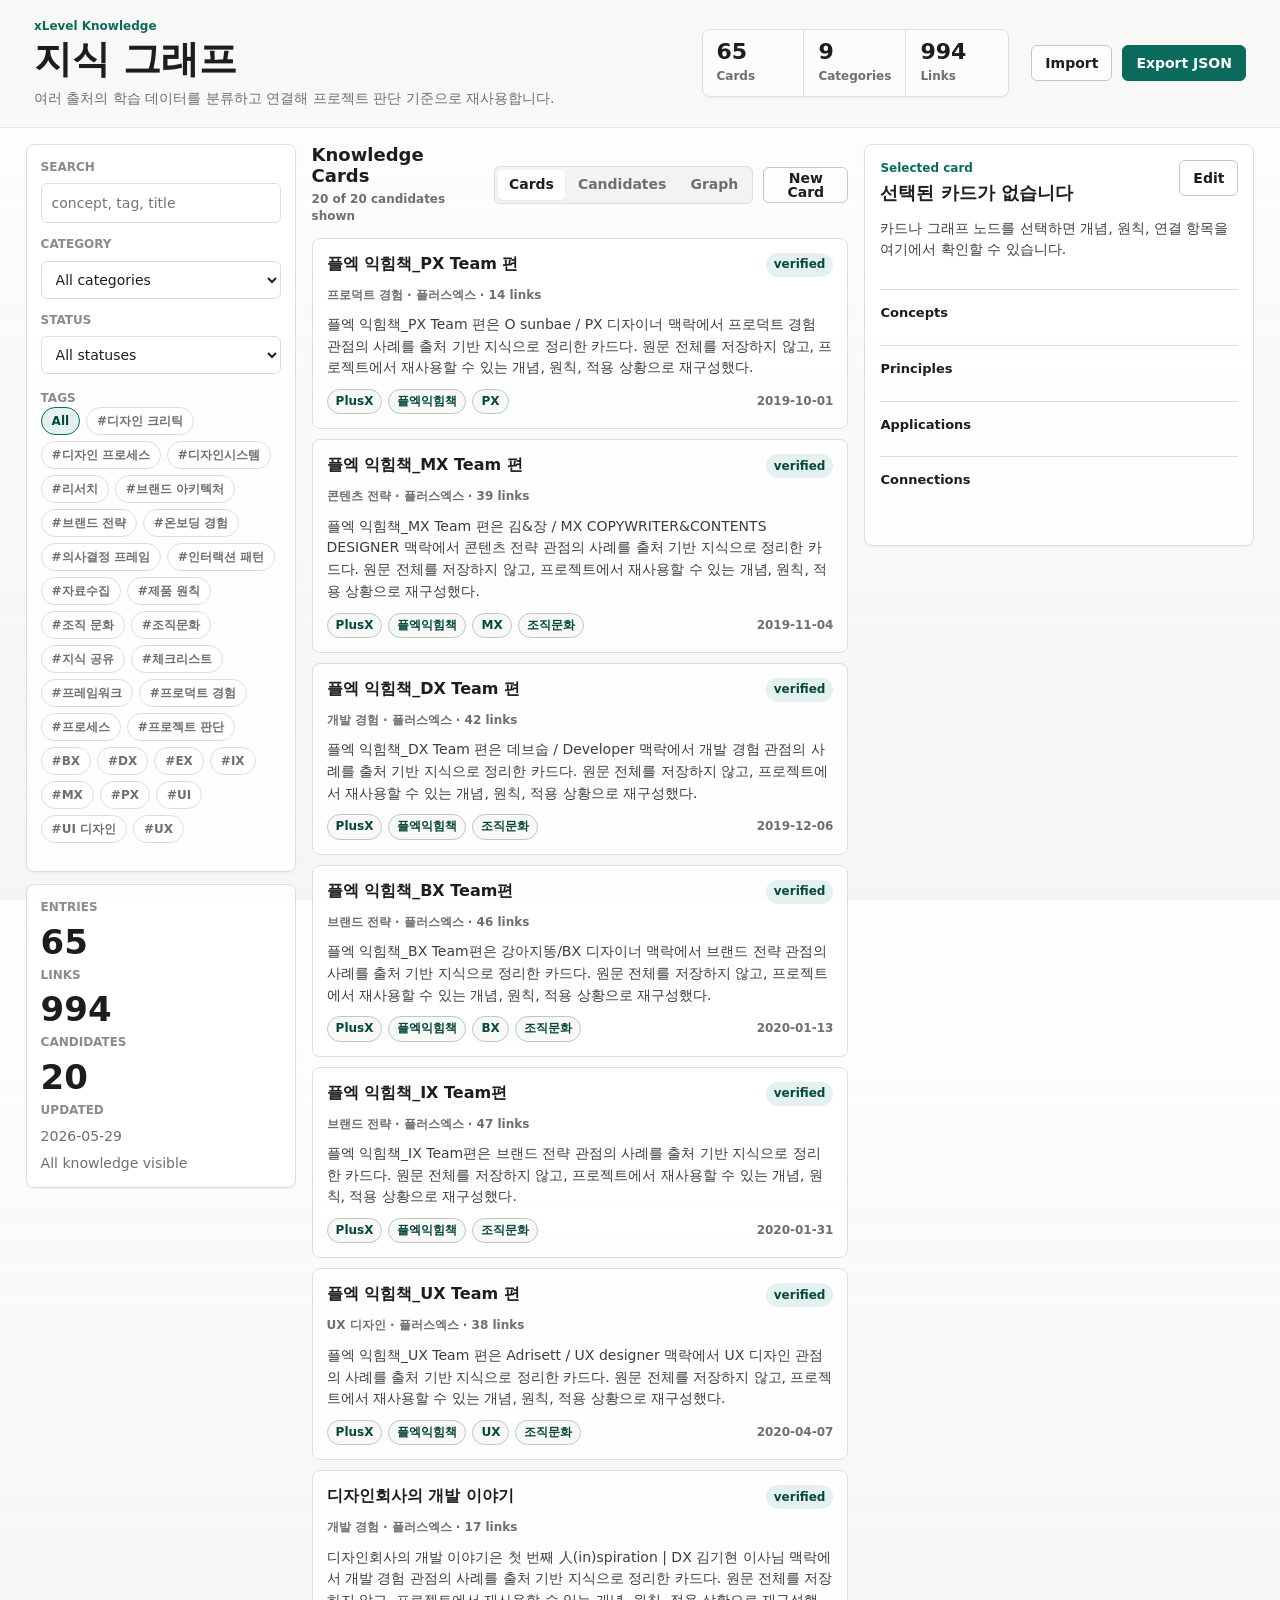
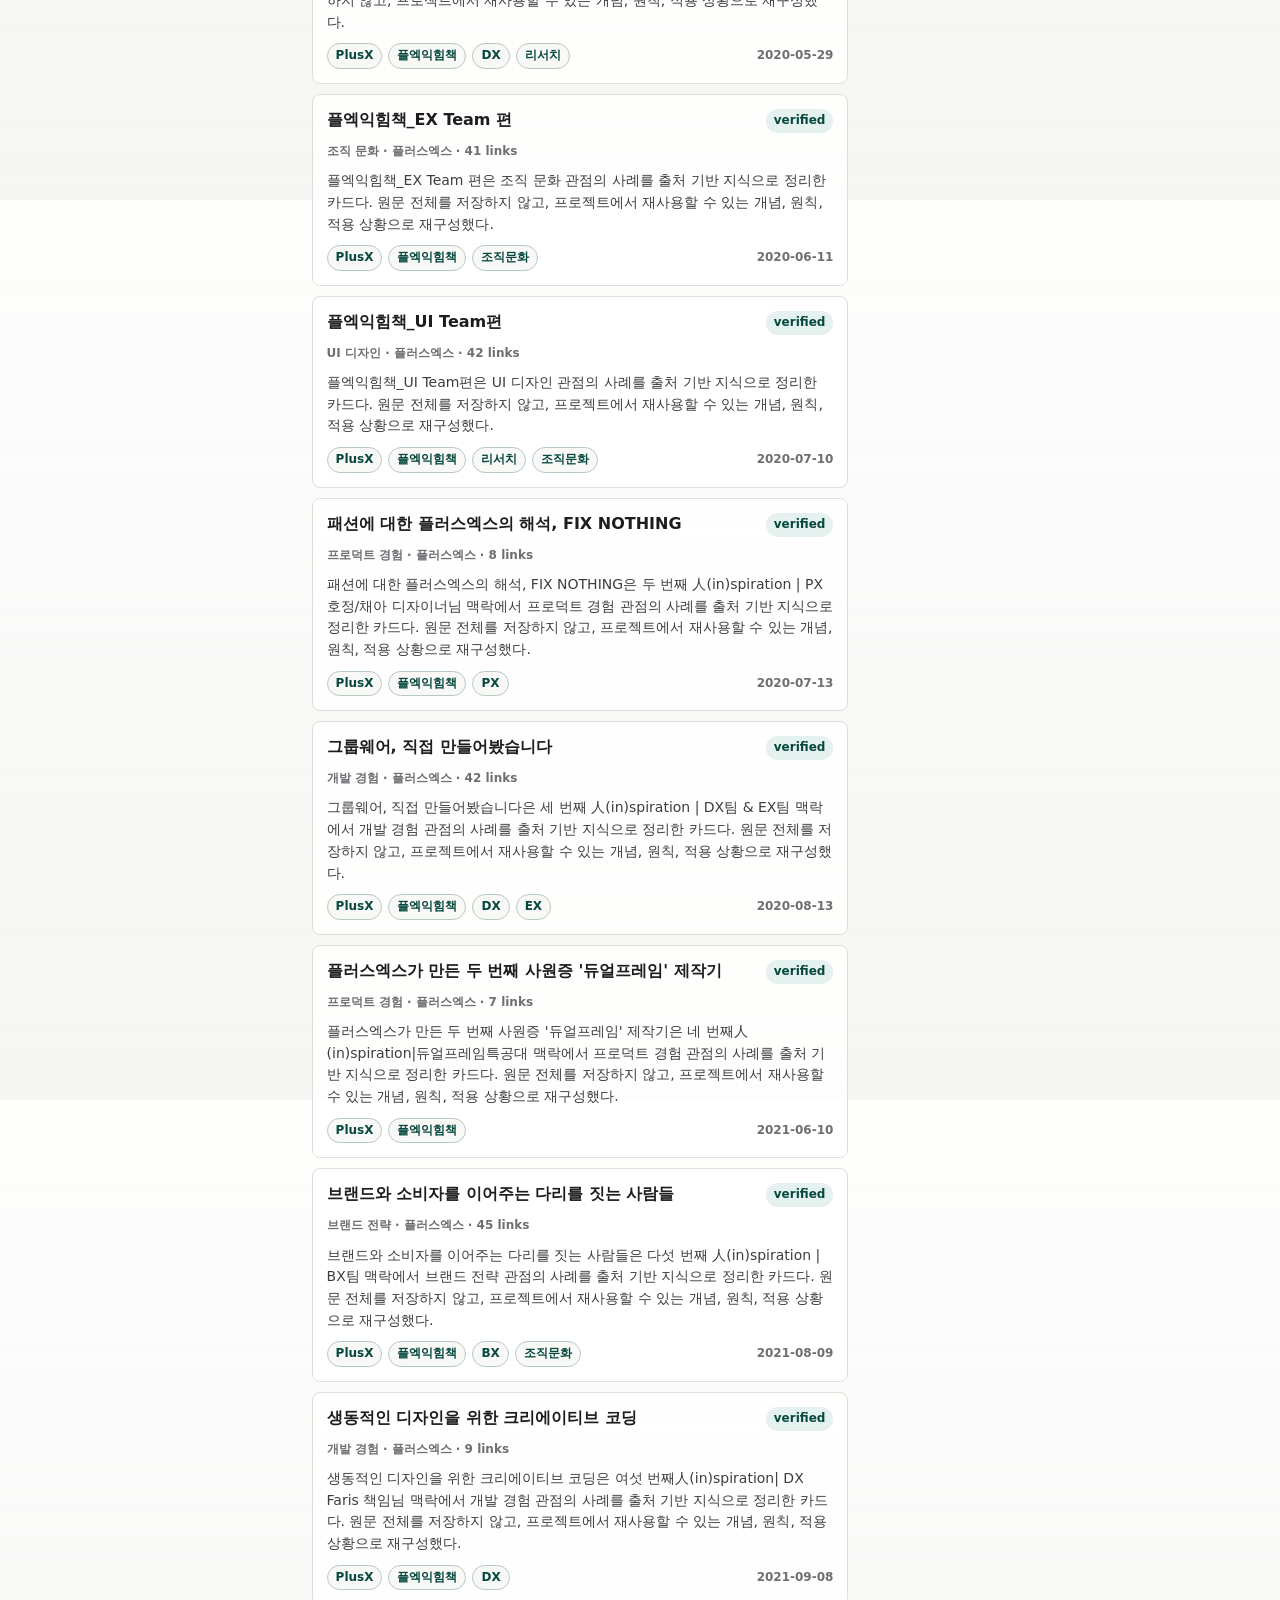
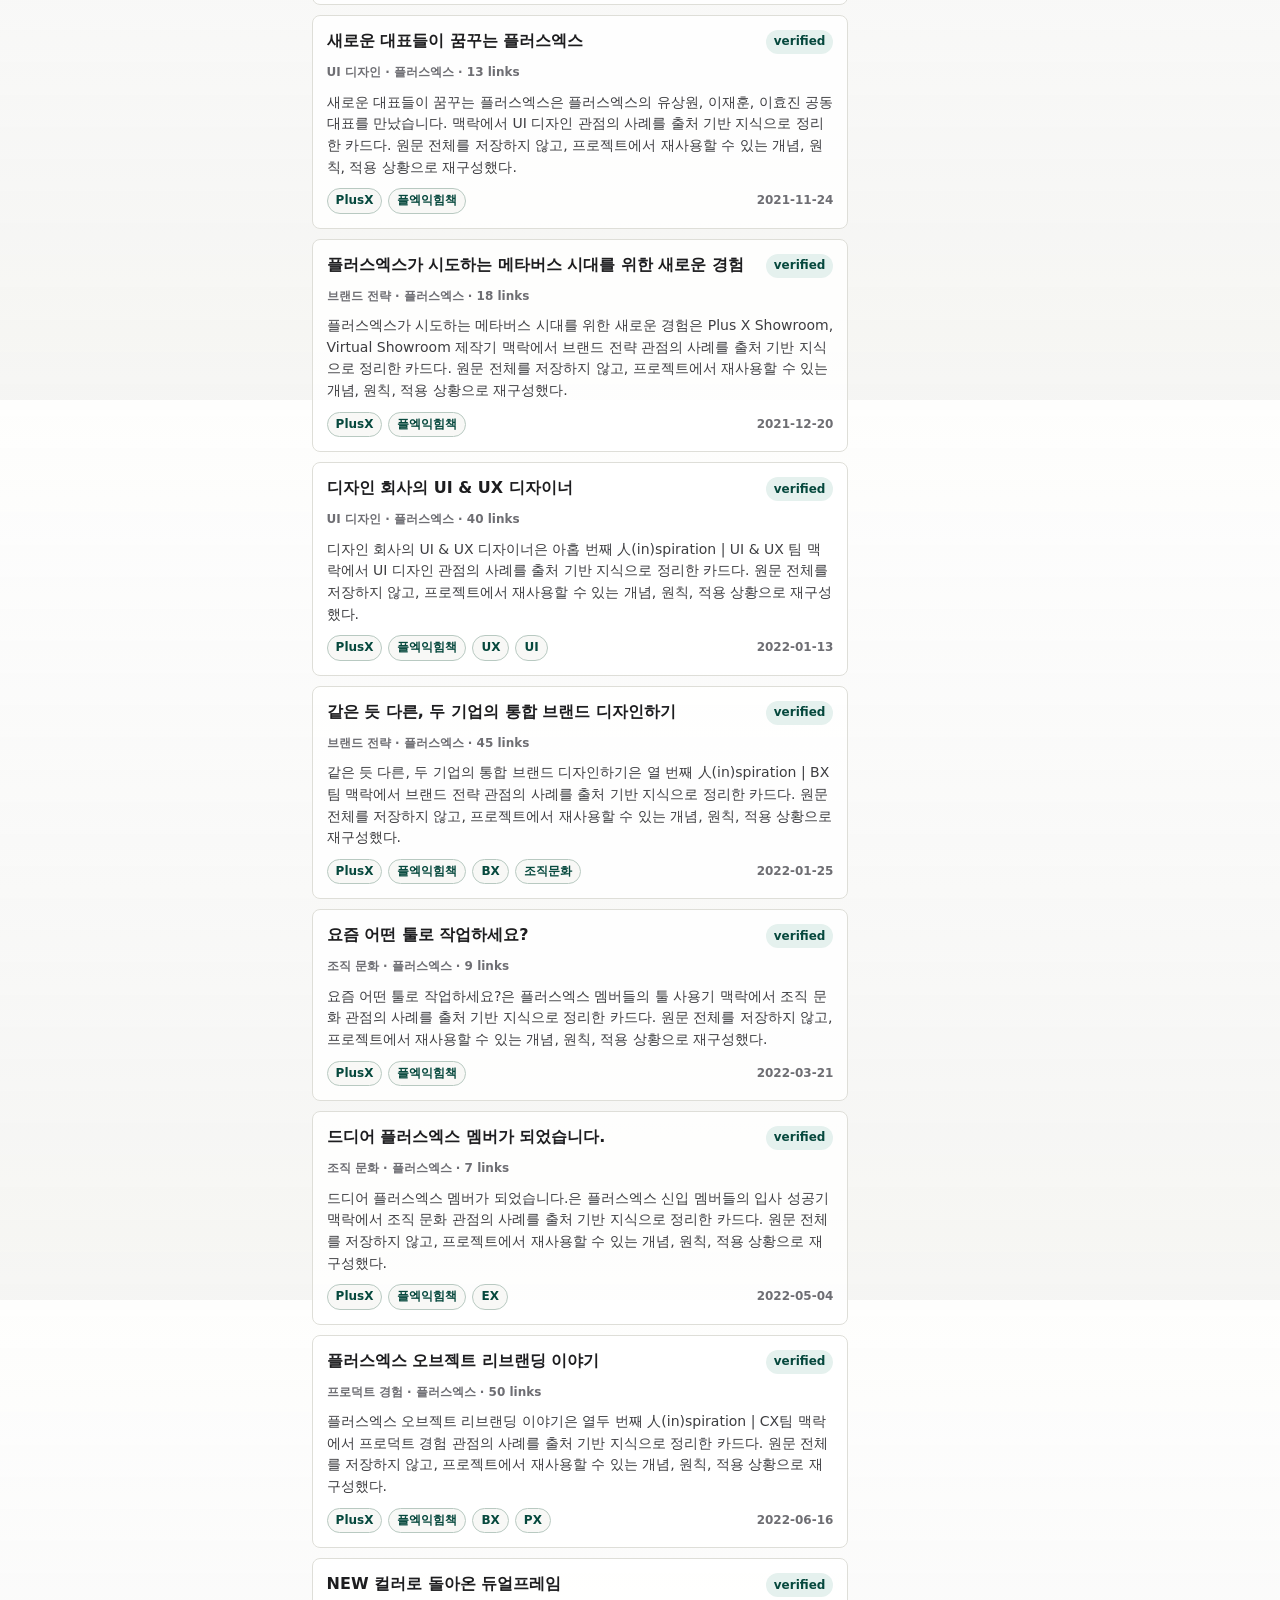
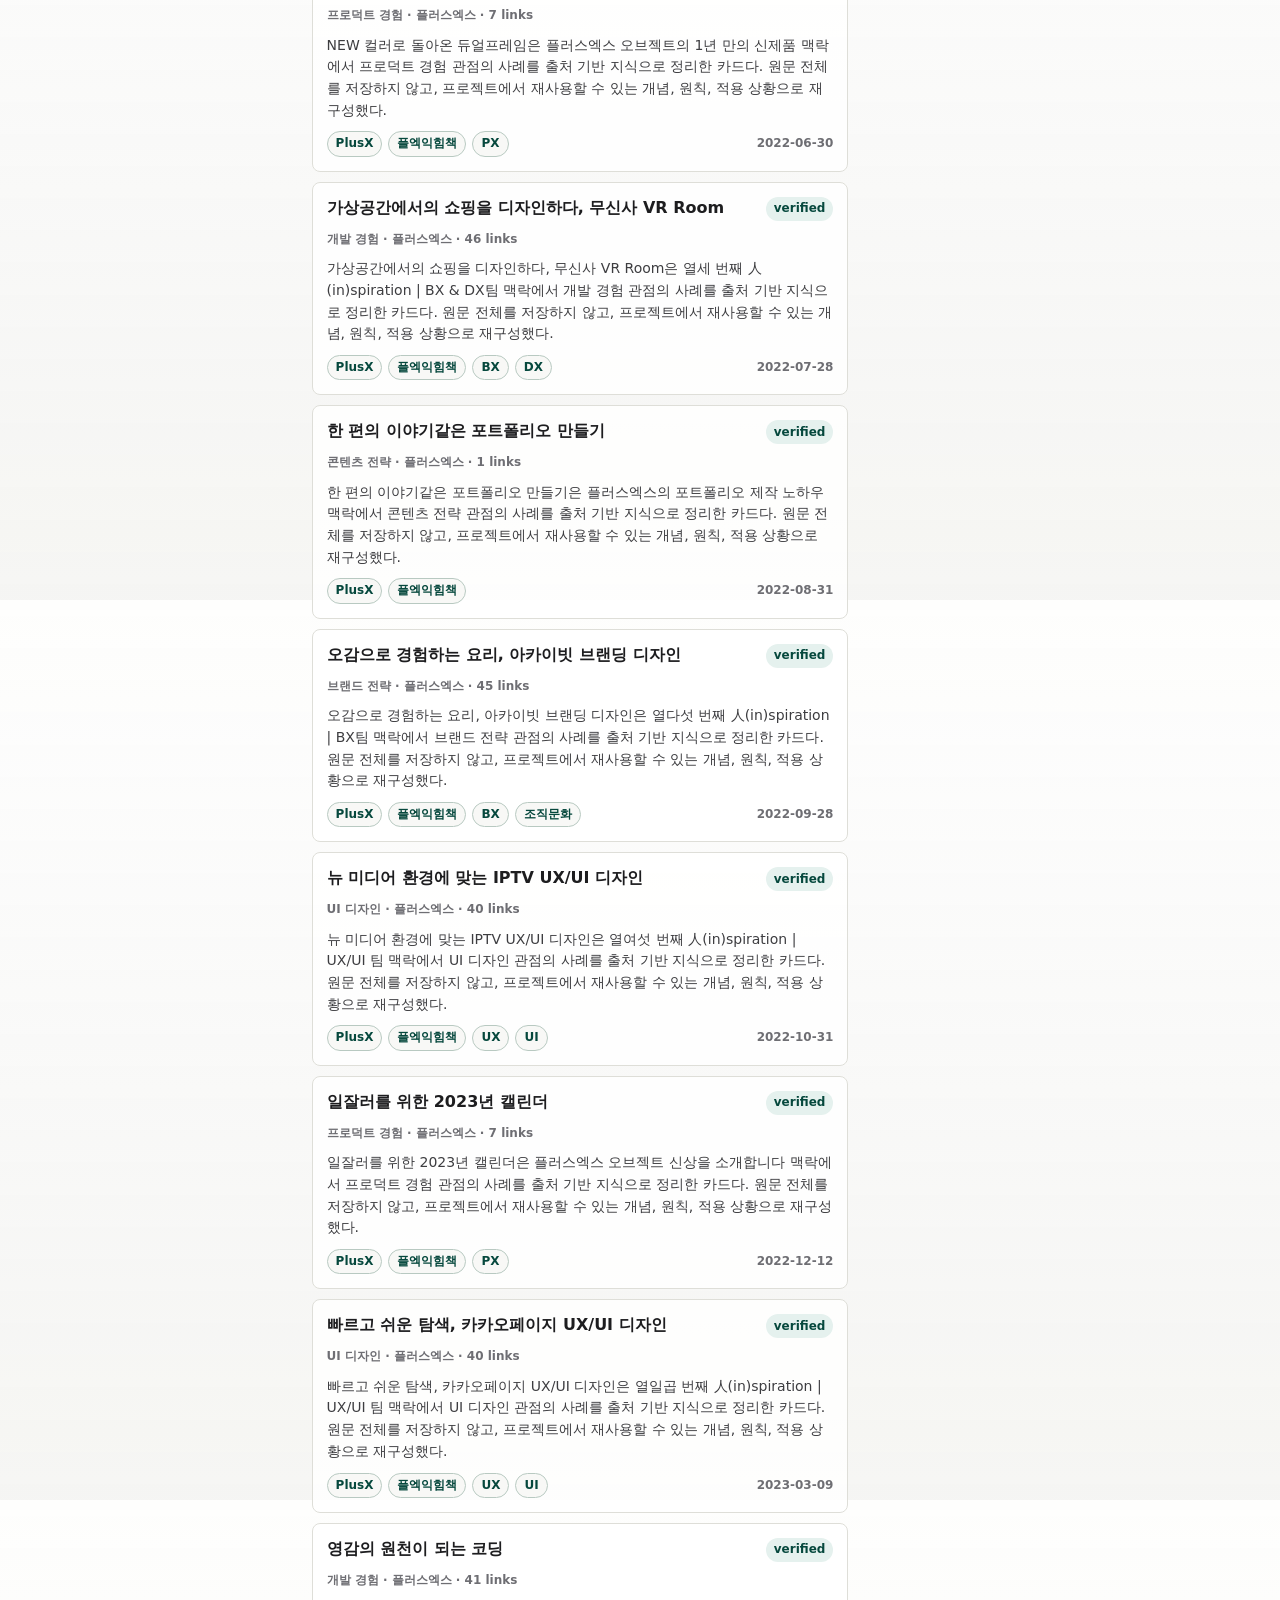
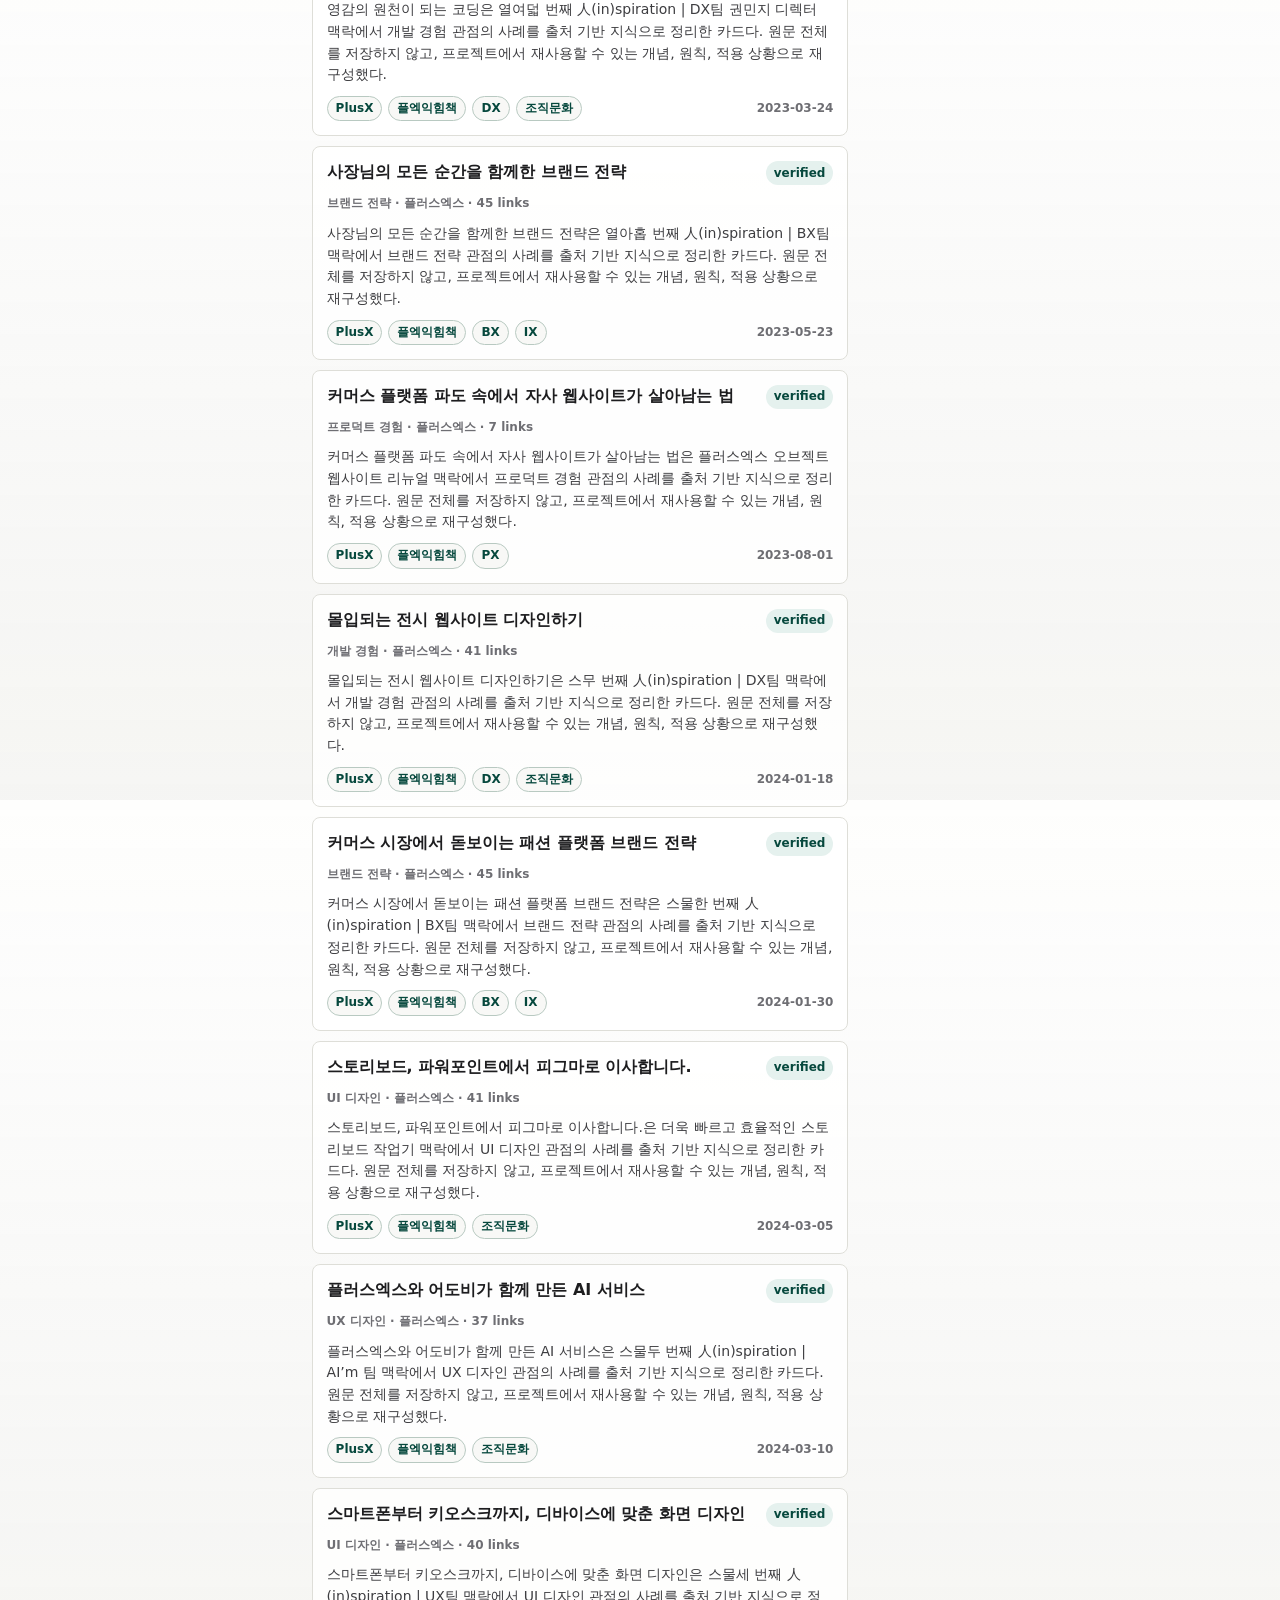
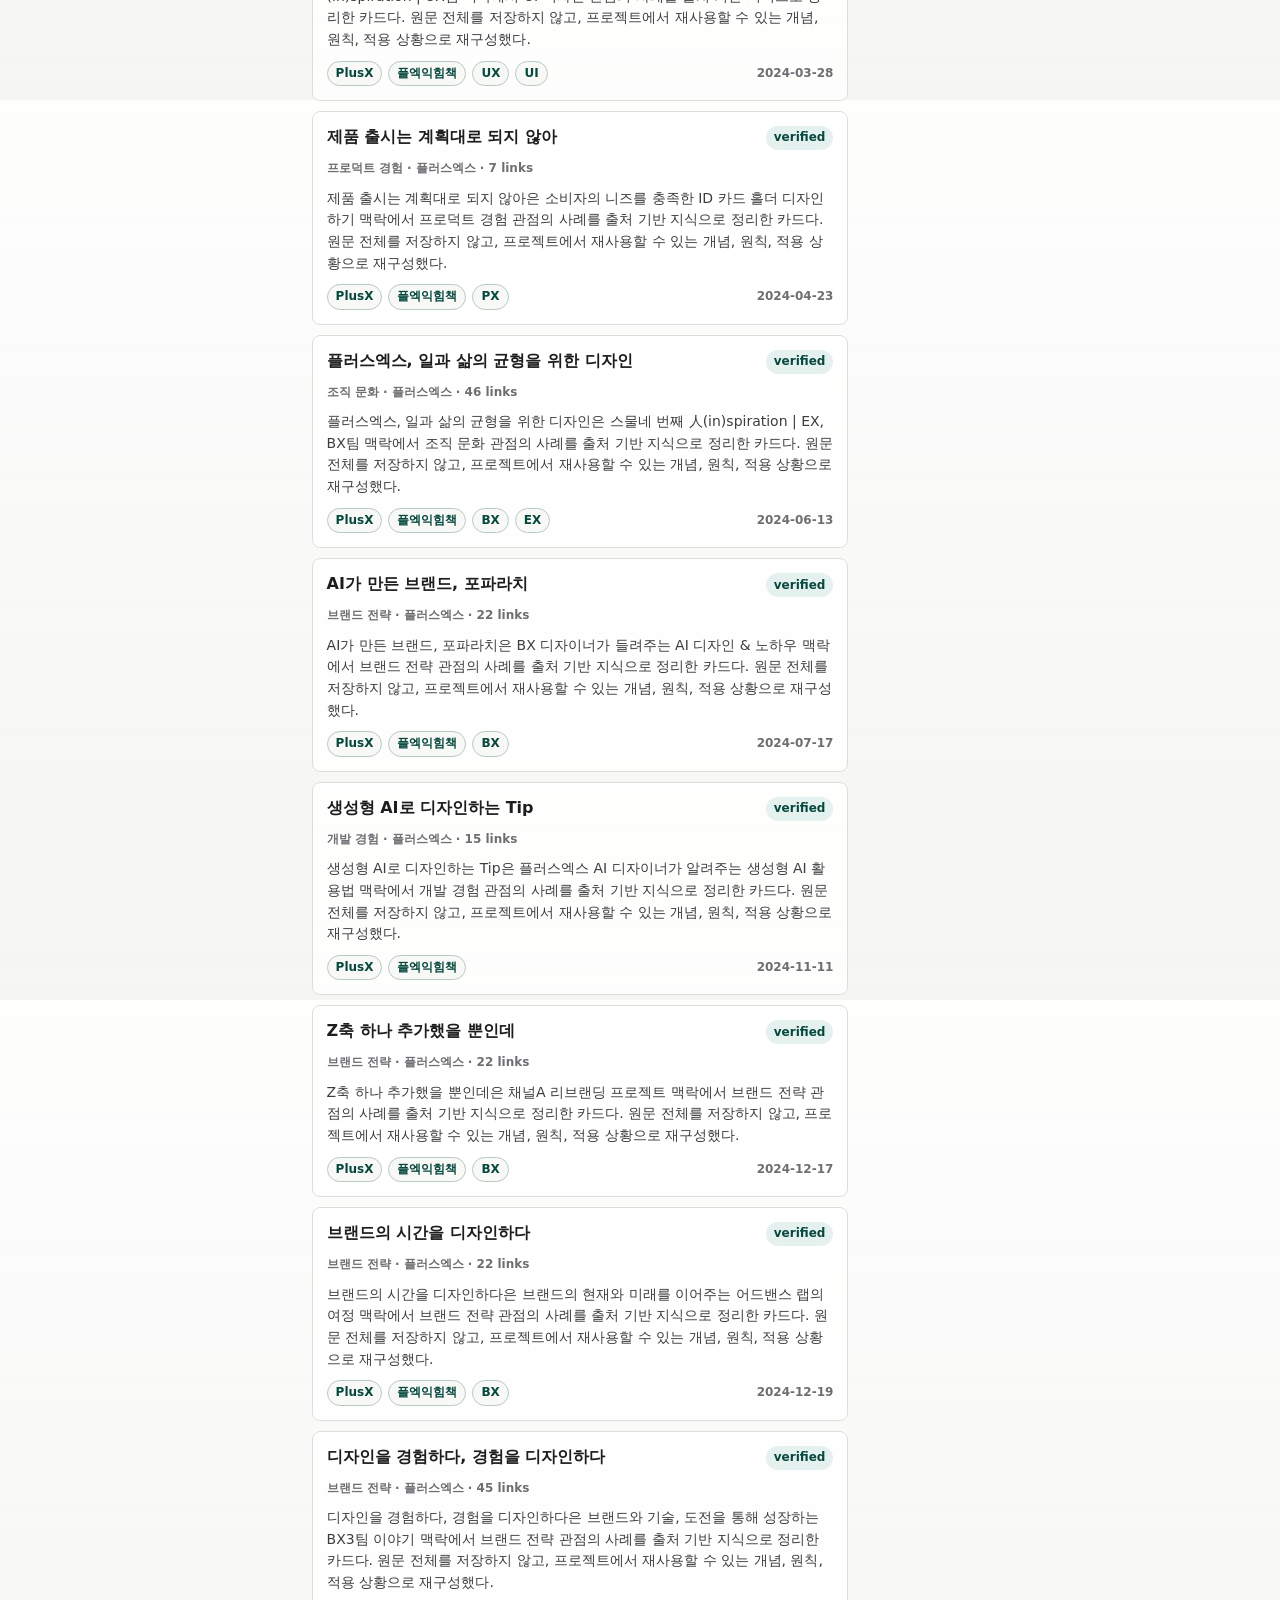
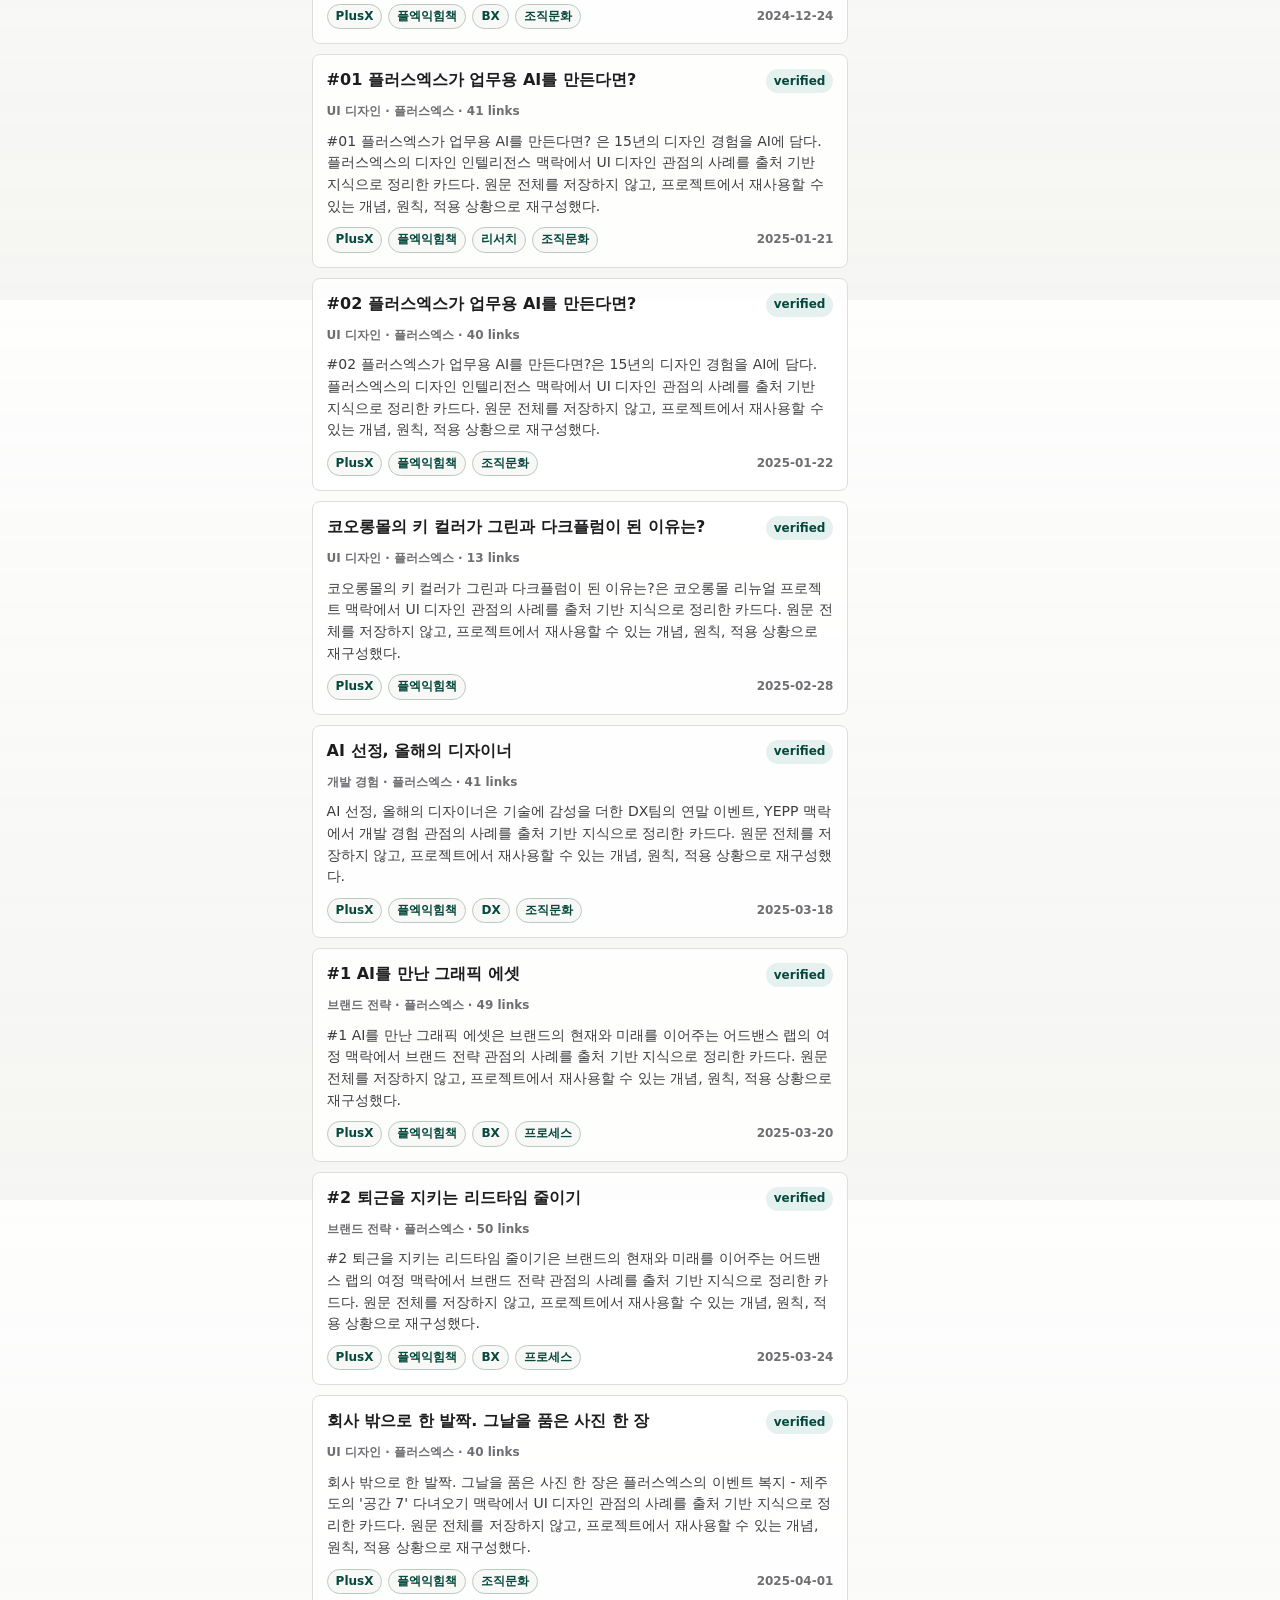
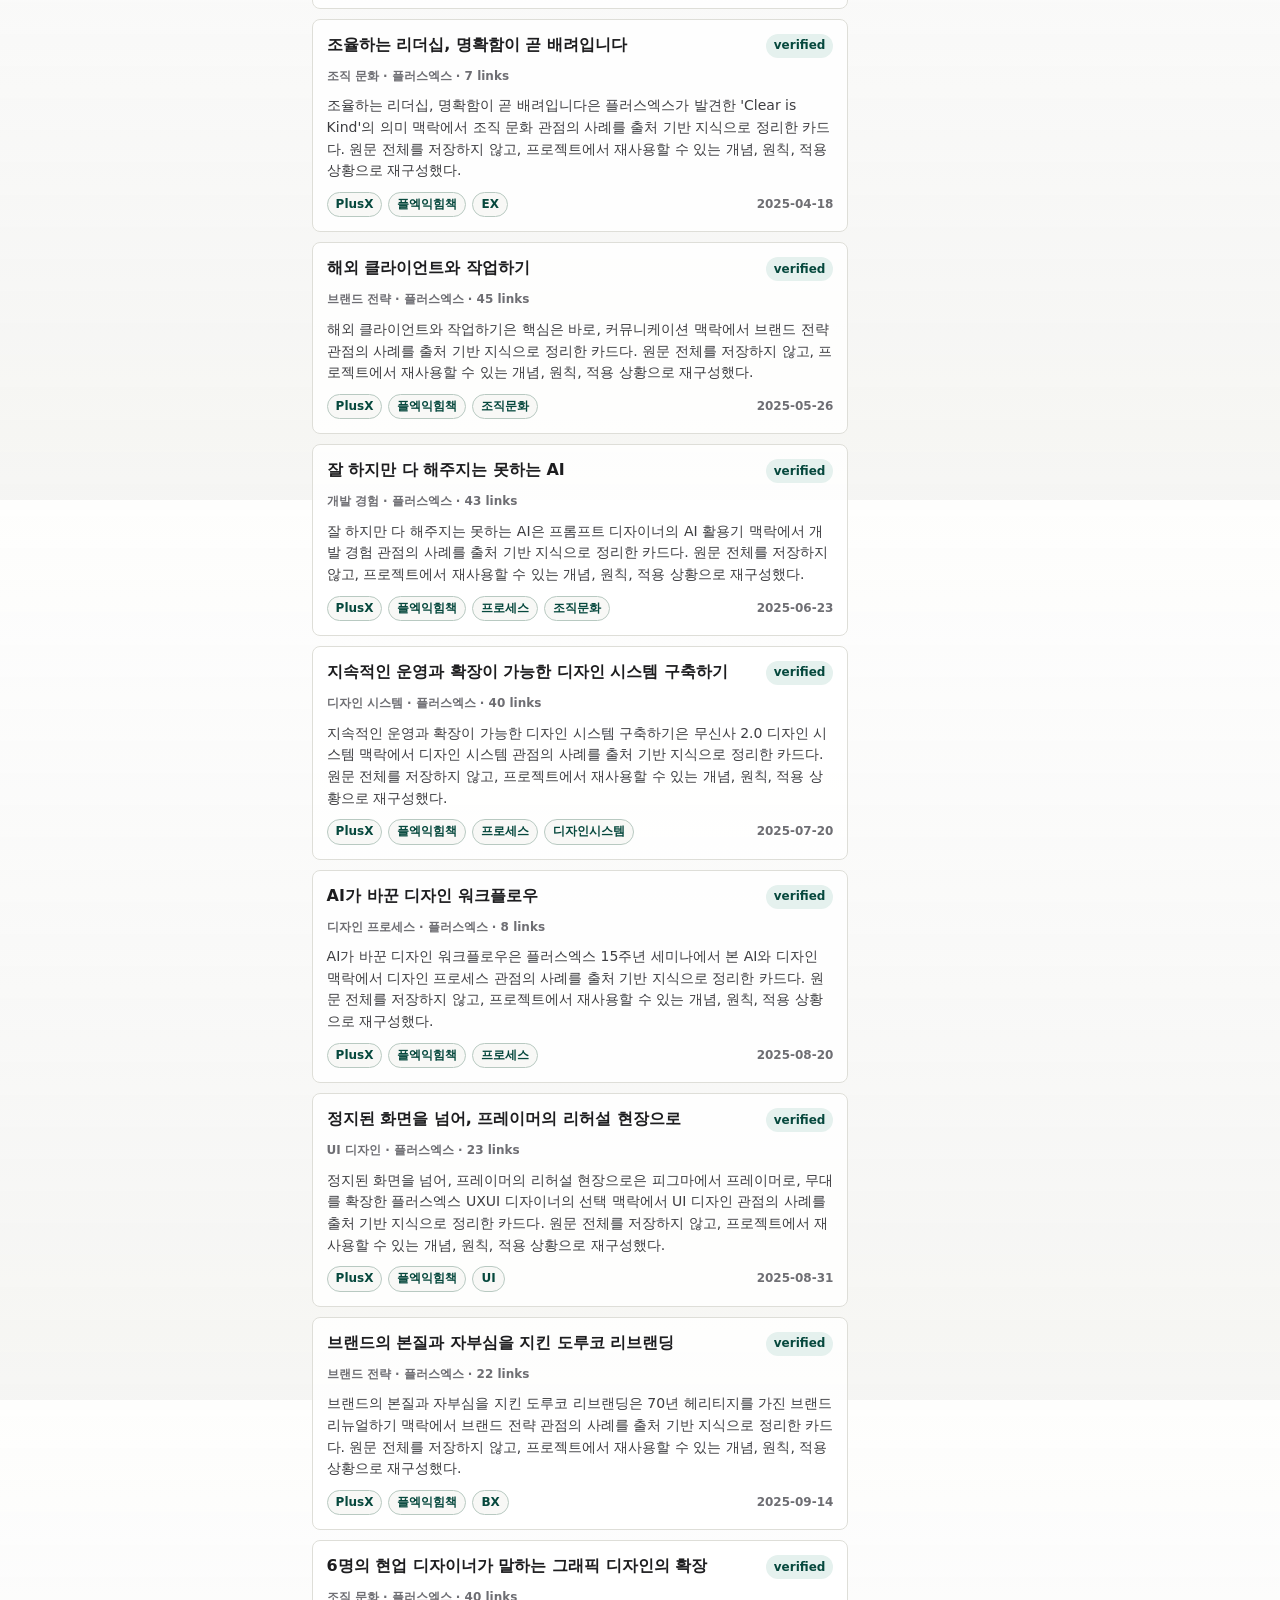
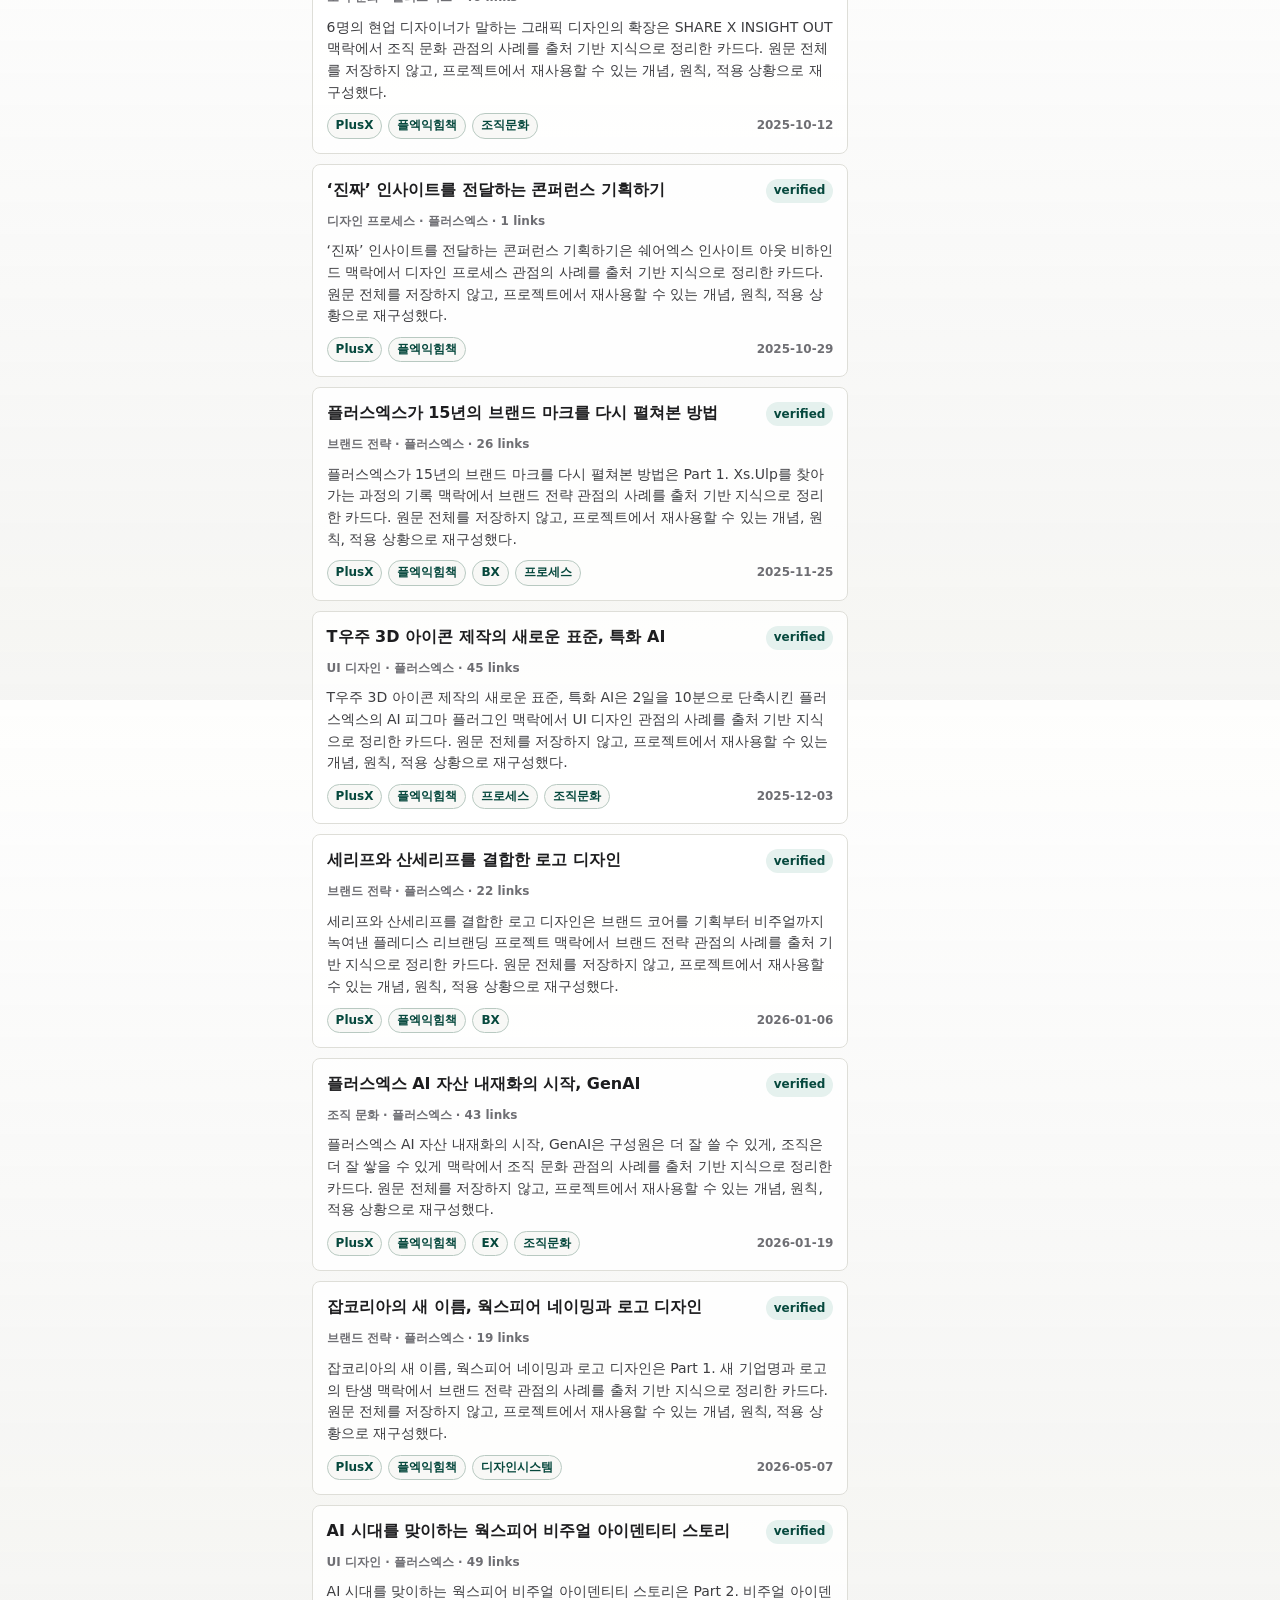
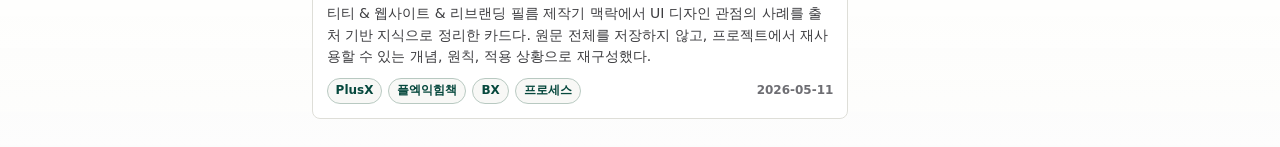
==== commit 2e9ff540: "Add candidate review UI" ====
--- a/knowledge/site/index.html
+++ b/knowledge/site/index.html
@@ -48,10 +48,11 @@
           </label>
           <label class="field">
             <span>Status</span>
-            <select id="statusFilter">
+          <select id="statusFilter">
               <option value="">All statuses</option>
               <option value="verified">Verified</option>
               <option value="needs-verification">Needs verification</option>
+              <option value="review-needed">Review needed</option>
               <option value="inaccessible">Inaccessible</option>
             </select>
           </label>
@@ -66,6 +67,8 @@
           <p class="stat" id="entryCount">0</p>
           <p class="stat-label">Links</p>
           <p class="stat" id="linkCount">0</p>
+          <p class="stat-label">Candidates</p>
+          <p class="stat" id="candidateCount">0</p>
           <p class="stat-label">Updated</p>
           <p class="stat-date" id="updatedAt">-</p>
           <p class="stat-note" id="filterSummary">All knowledge visible</p>
@@ -81,6 +84,7 @@
           <div class="toolbar__actions">
             <div class="segmented" aria-label="View mode">
               <button class="segmented__button is-active" id="cardsViewButton" type="button">Cards</button>
+              <button class="segmented__button" id="candidatesViewButton" type="button">Candidates</button>
               <button class="segmented__button" id="graphViewButton" type="button">Graph</button>
             </div>
             <button class="button button--secondary" id="newEntryButton" type="button">New Card</button>
@@ -88,6 +92,7 @@
         </div>
 
         <section class="cards" id="cards" aria-live="polite"></section>
+        <section class="candidates is-hidden" id="candidates" aria-live="polite"></section>
 
         <section class="graph is-hidden" id="graphPanel" aria-label="Knowledge graph">
           <div class="graph__bar">
--- a/knowledge/site/styles.css
+++ b/knowledge/site/styles.css
@@ -421,6 +421,11 @@
   gap: 10px;
 }
 
+.candidates {
+  display: grid;
+  gap: 12px;
+}
+
 .is-hidden,
 .is-collapsed {
   display: none !important;
@@ -517,9 +522,98 @@
   color: var(--accent-ink);
 }
 
+.status--review-needed {
+  background: rgba(59, 110, 168, 0.12);
+  color: #2f5f93;
+}
+
 .status--inaccessible {
   background: rgba(177, 61, 44, 0.1);
   color: var(--danger);
+}
+
+.candidate-card {
+  display: grid;
+  gap: 12px;
+  border: 1px solid var(--line);
+  border-radius: var(--radius);
+  background: rgba(255, 255, 255, 0.84);
+  padding: 15px;
+  box-shadow: var(--shadow-sm);
+}
+
+.candidate-card__top {
+  display: flex;
+  align-items: flex-start;
+  justify-content: space-between;
+  gap: 14px;
+}
+
+.candidate-card h3 {
+  font-size: 17px;
+  line-height: 1.3;
+  overflow-wrap: anywhere;
+}
+
+.candidate-card__summary {
+  color: #3d3d40;
+  line-height: 1.55;
+}
+
+.score-row {
+  display: grid;
+  grid-template-columns: repeat(3, minmax(0, 1fr));
+  gap: 8px;
+}
+
+.score {
+  min-width: 0;
+  border: 1px solid var(--line);
+  border-radius: var(--radius-sm);
+  background: var(--surface-soft);
+  padding: 9px 10px;
+}
+
+.score span,
+.candidate-meta dt {
+  display: block;
+  color: var(--quiet);
+  font-size: 11px;
+  font-weight: 720;
+  text-transform: uppercase;
+}
+
+.score strong {
+  display: block;
+  margin-top: 2px;
+  color: var(--ink);
+  font-size: 22px;
+  line-height: 1;
+}
+
+.candidate-meta {
+  display: grid;
+  grid-template-columns: 64px 1fr;
+  gap: 7px 10px;
+  margin: 0;
+}
+
+.candidate-meta dd {
+  margin: 0;
+  color: #3d3d40;
+  overflow-wrap: anywhere;
+}
+
+.candidate-links {
+  display: grid;
+  gap: 7px;
+}
+
+.candidate-actions {
+  display: flex;
+  flex-wrap: wrap;
+  gap: 8px;
+  padding-top: 2px;
 }
 
 .graph {
@@ -1110,6 +1204,13 @@
     min-height: 460px;
   }
 
+  .candidate-card__top,
+  .score-row,
+  .candidate-meta {
+    display: grid;
+    grid-template-columns: 1fr;
+  }
+
   .is-graph-mode .graph__bar {
     left: 10px;
     right: 10px;
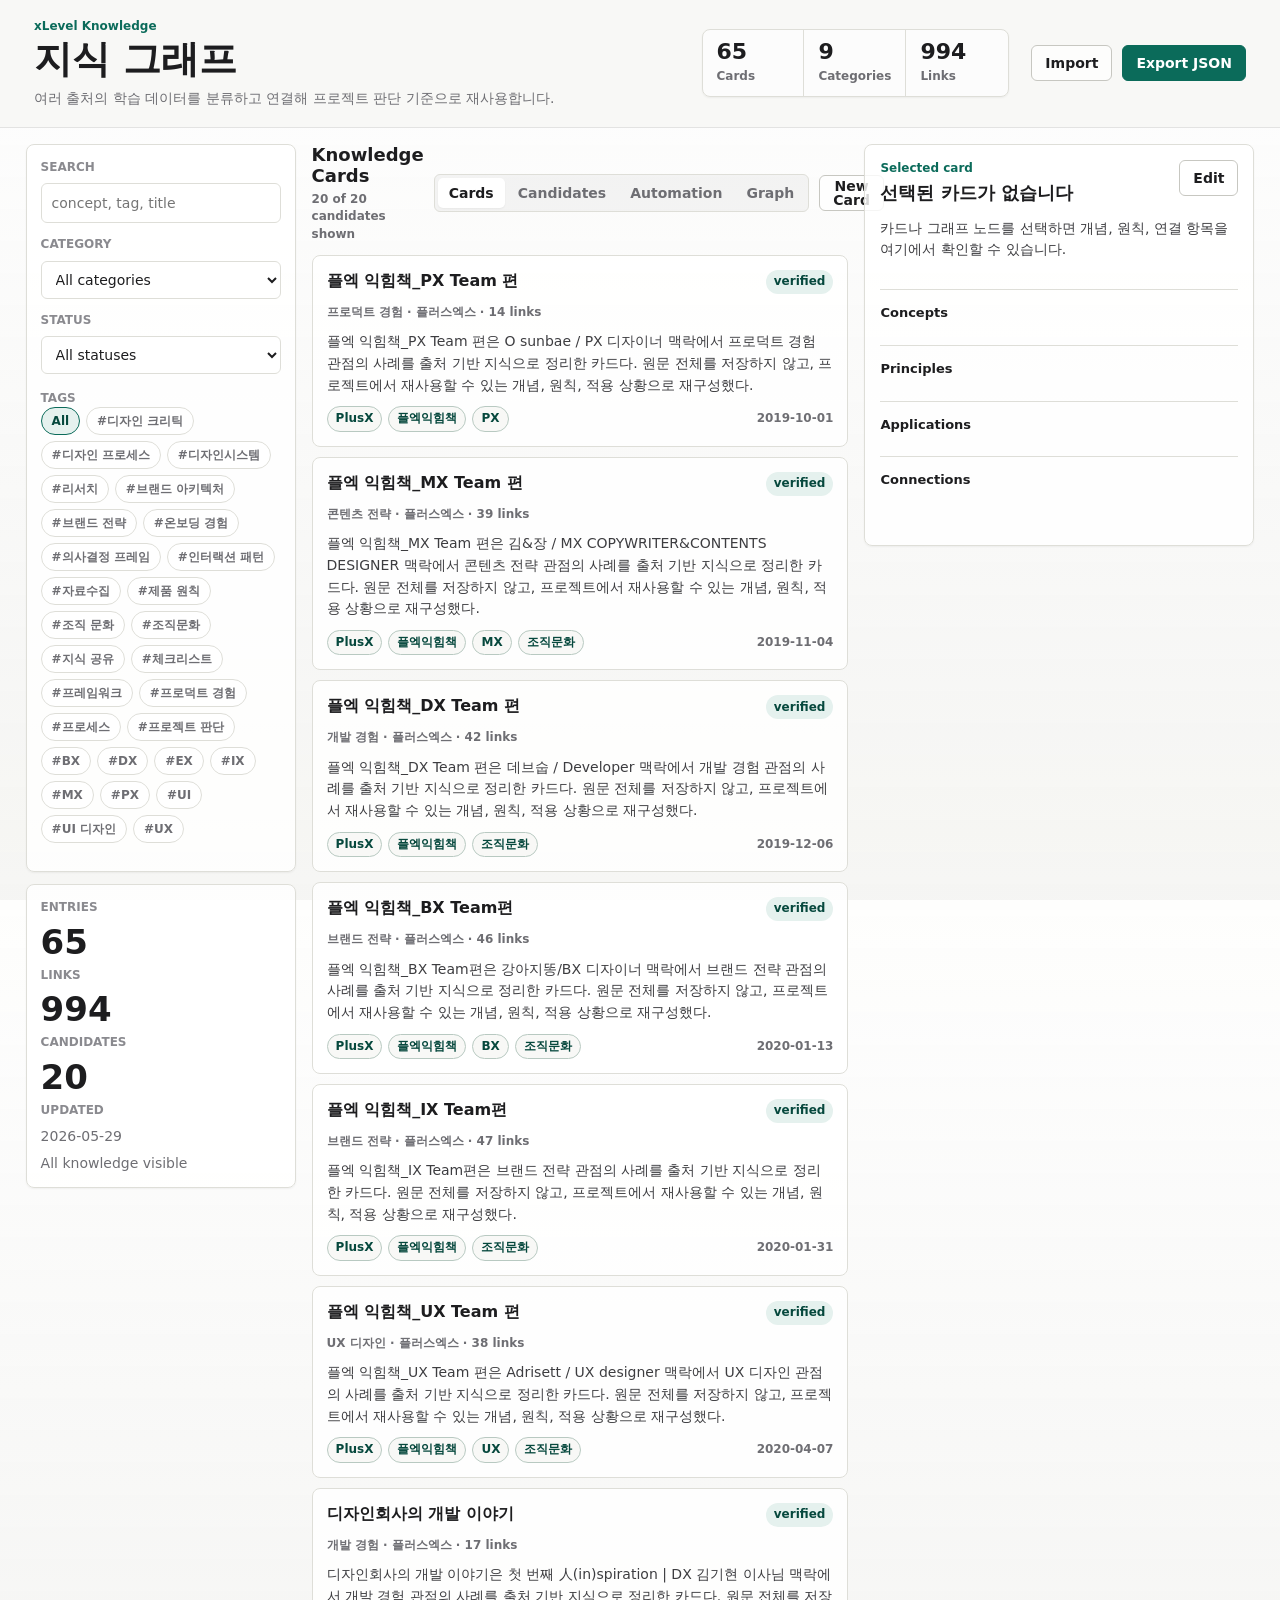
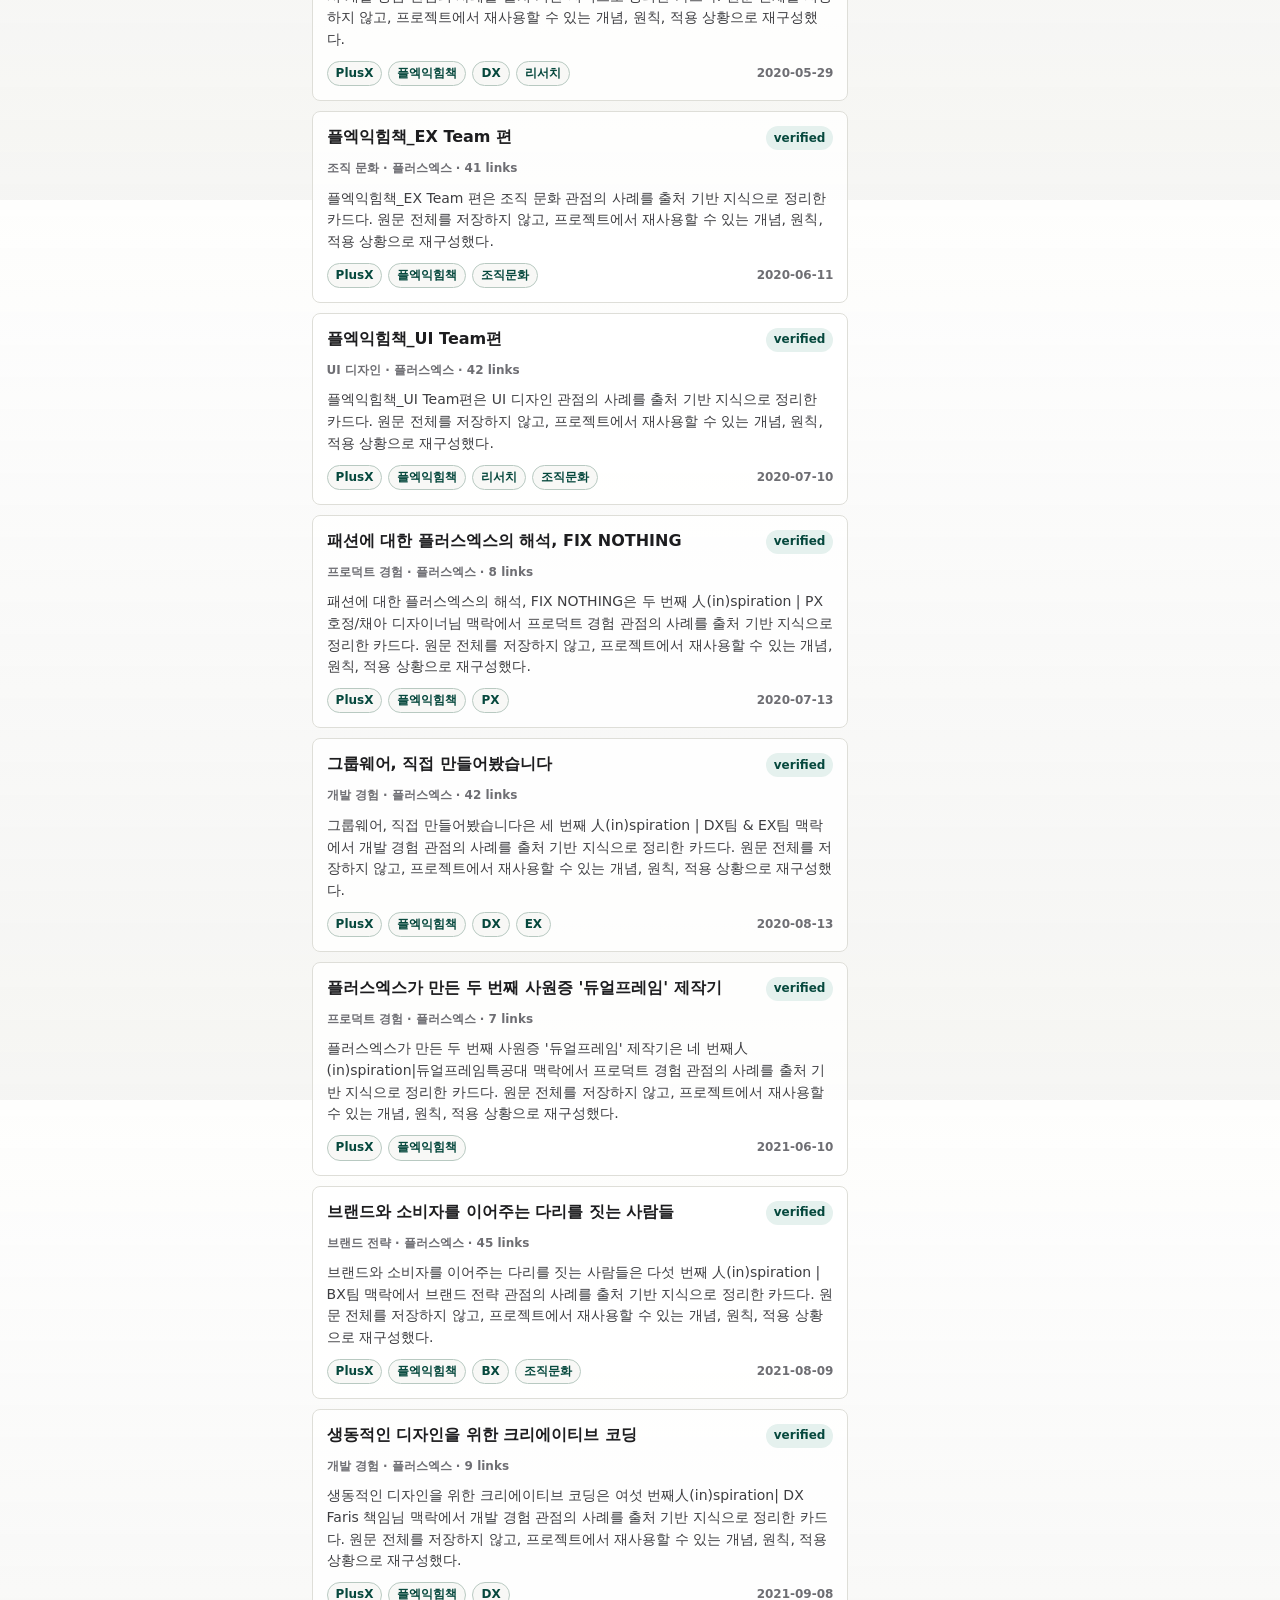
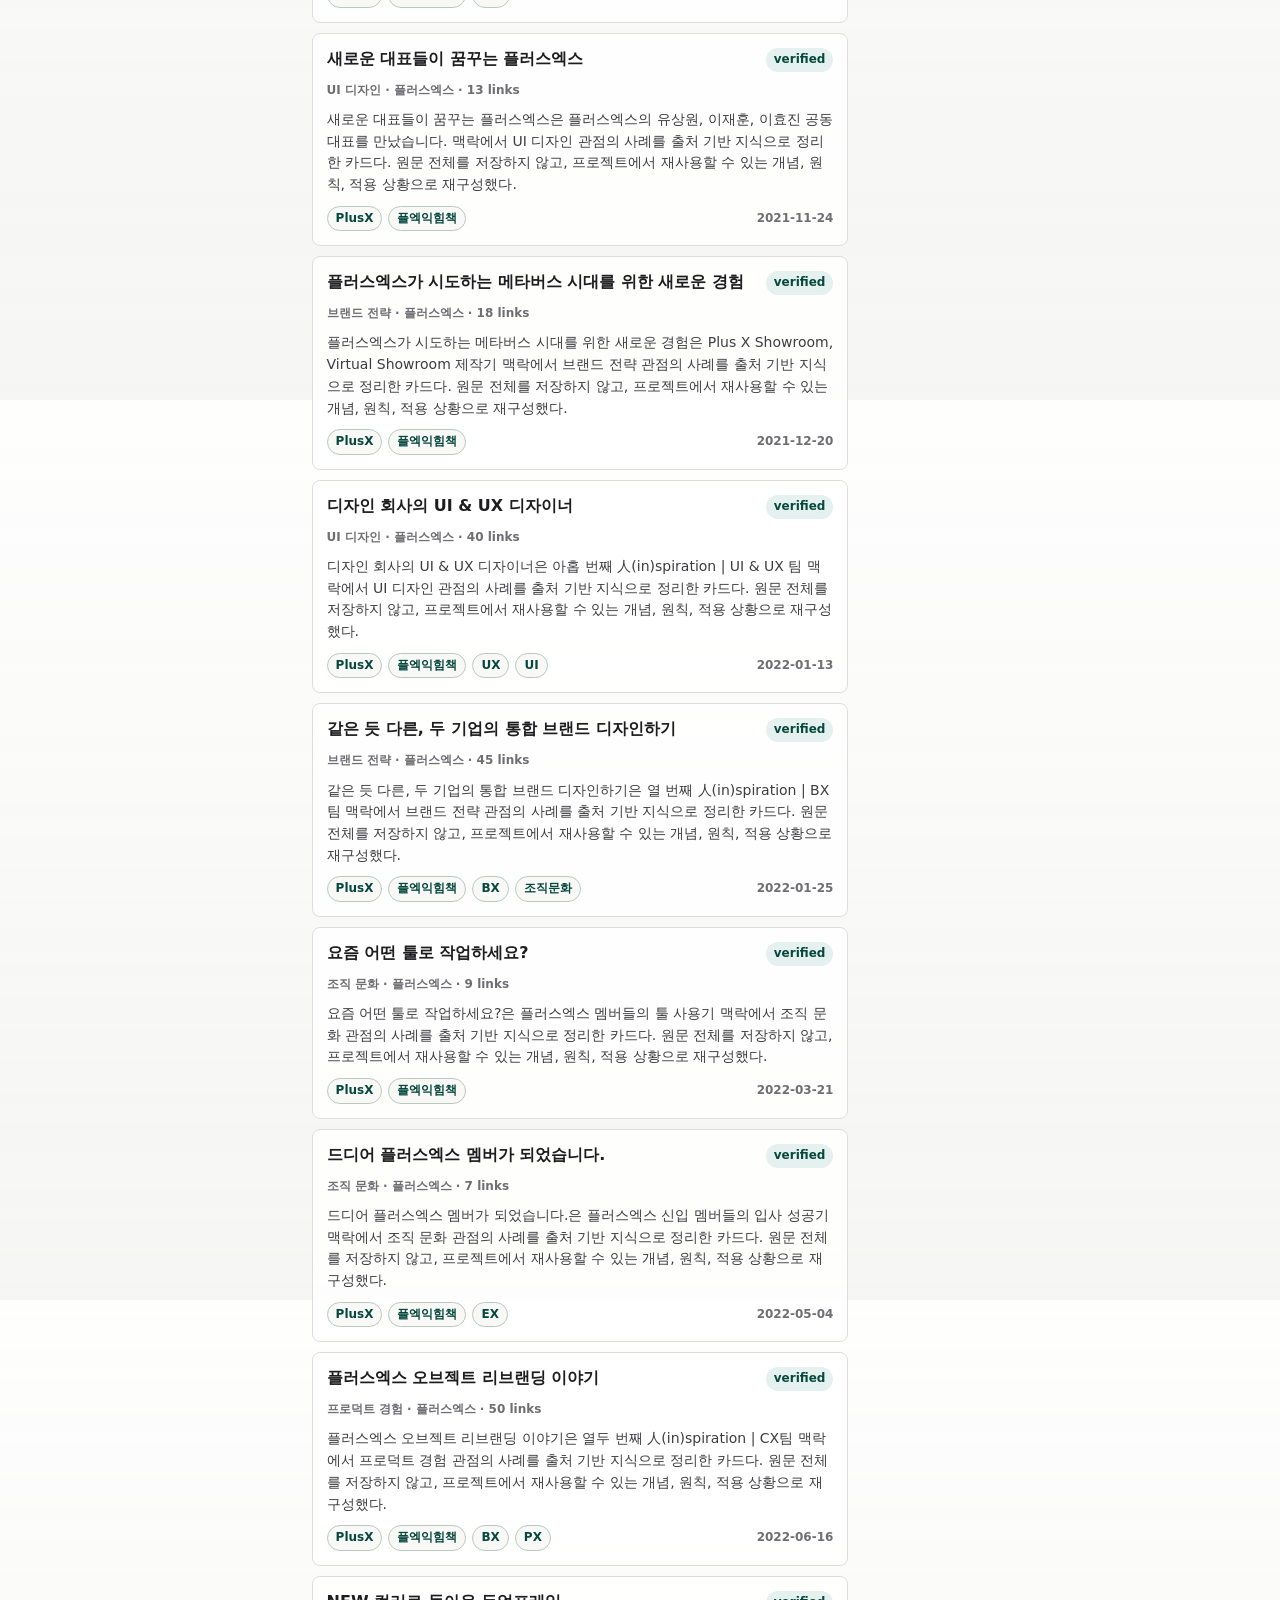
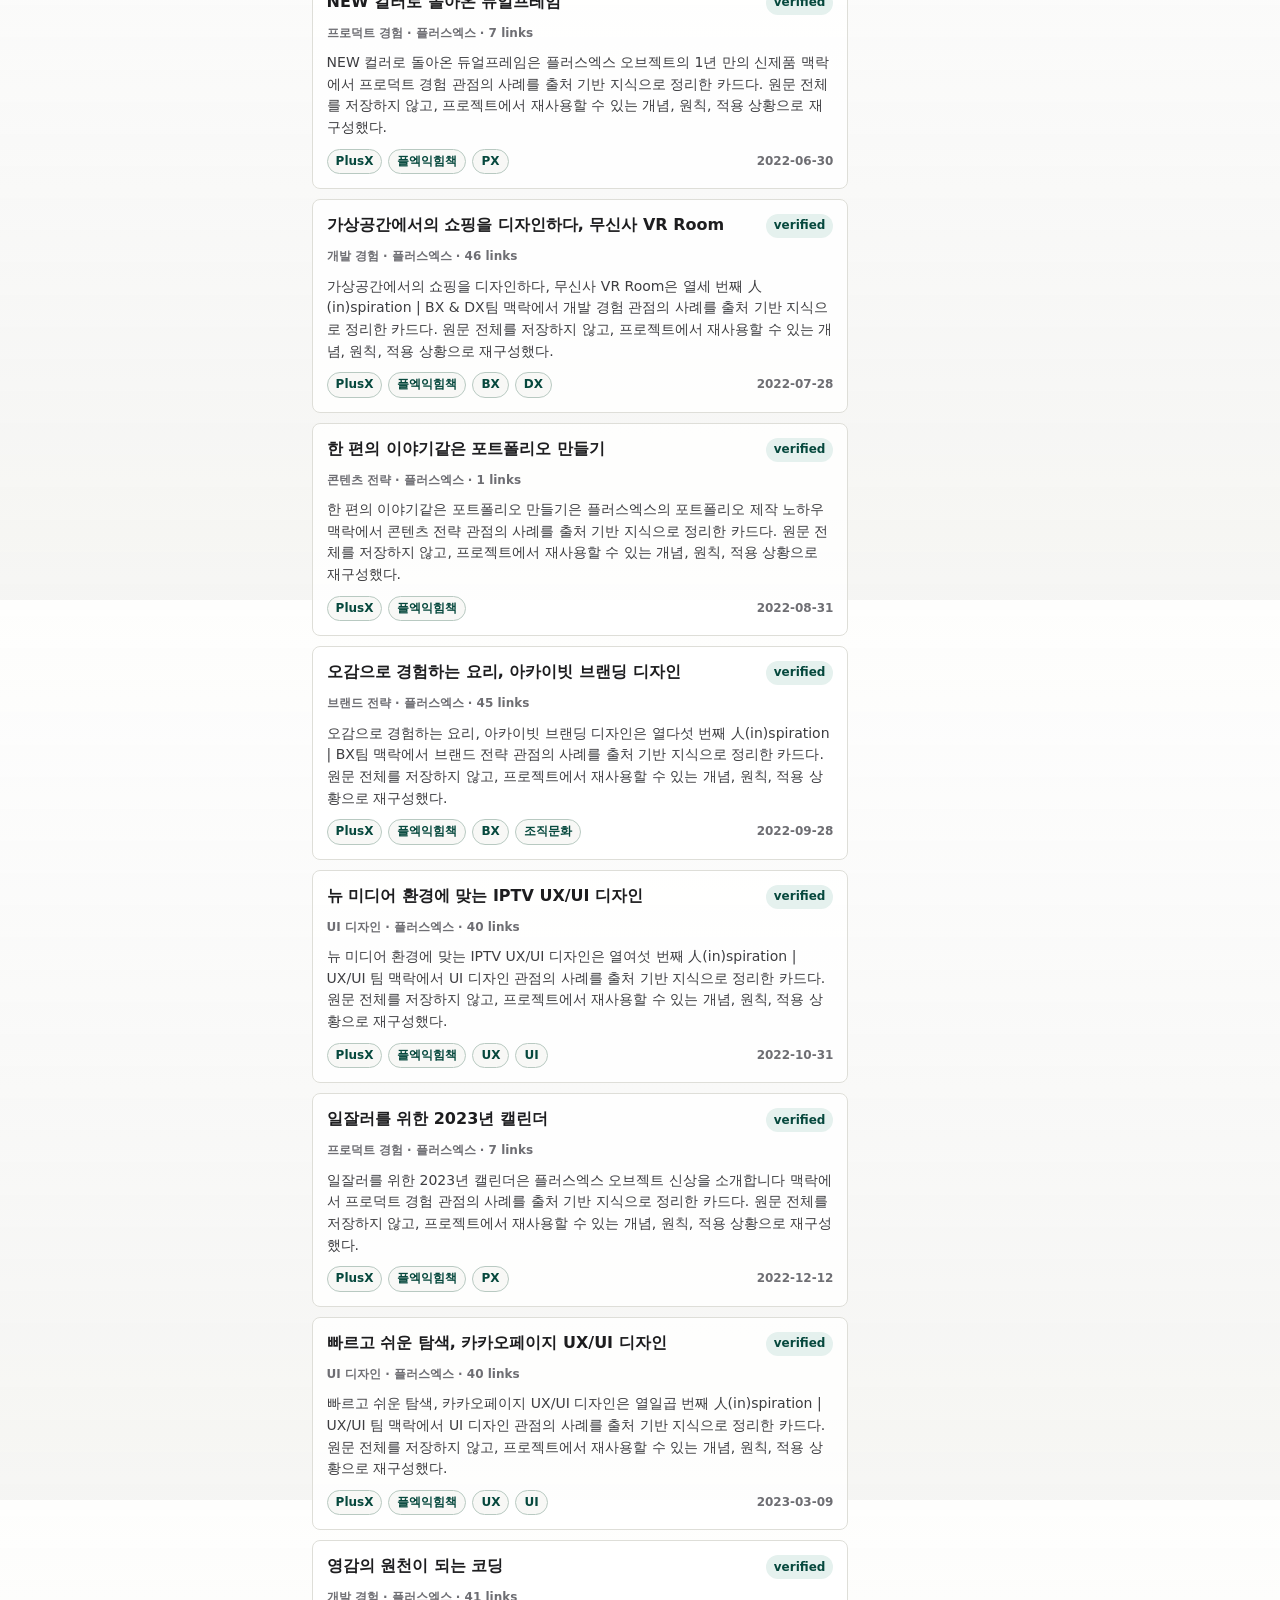
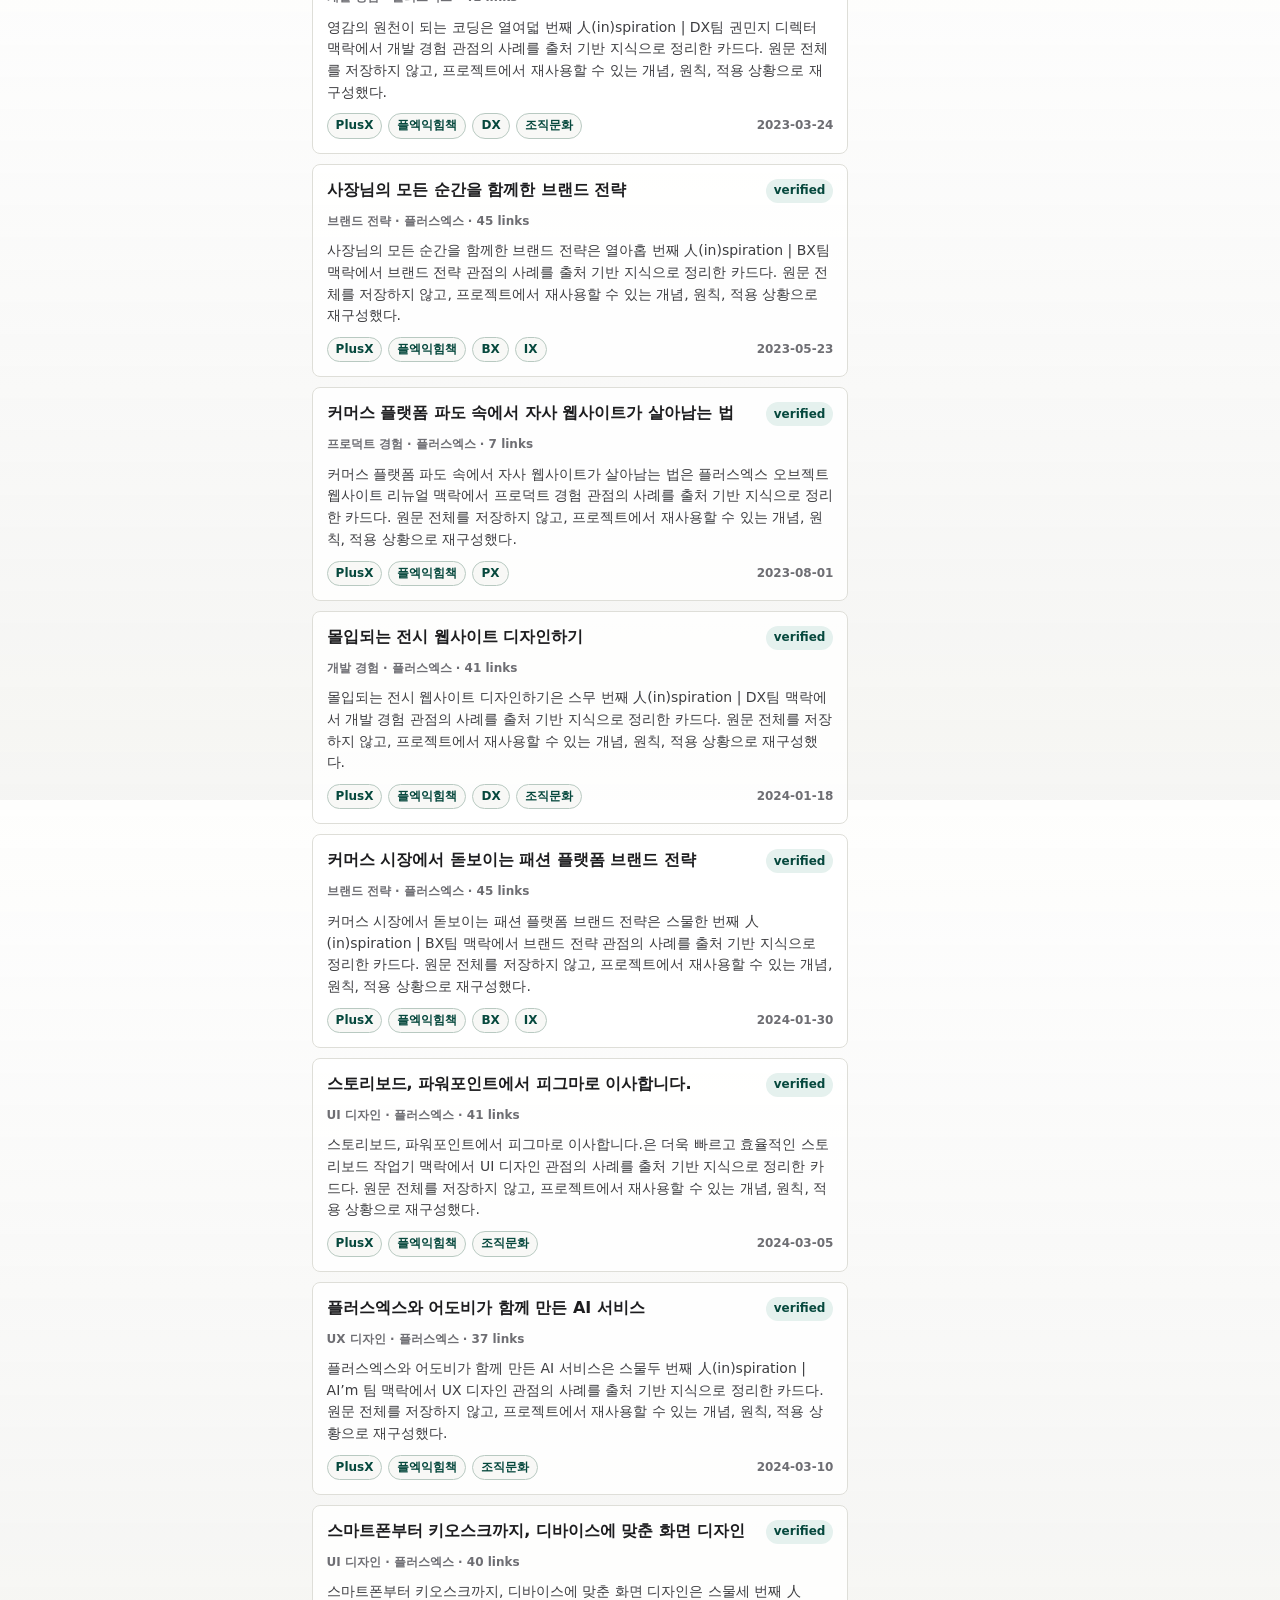
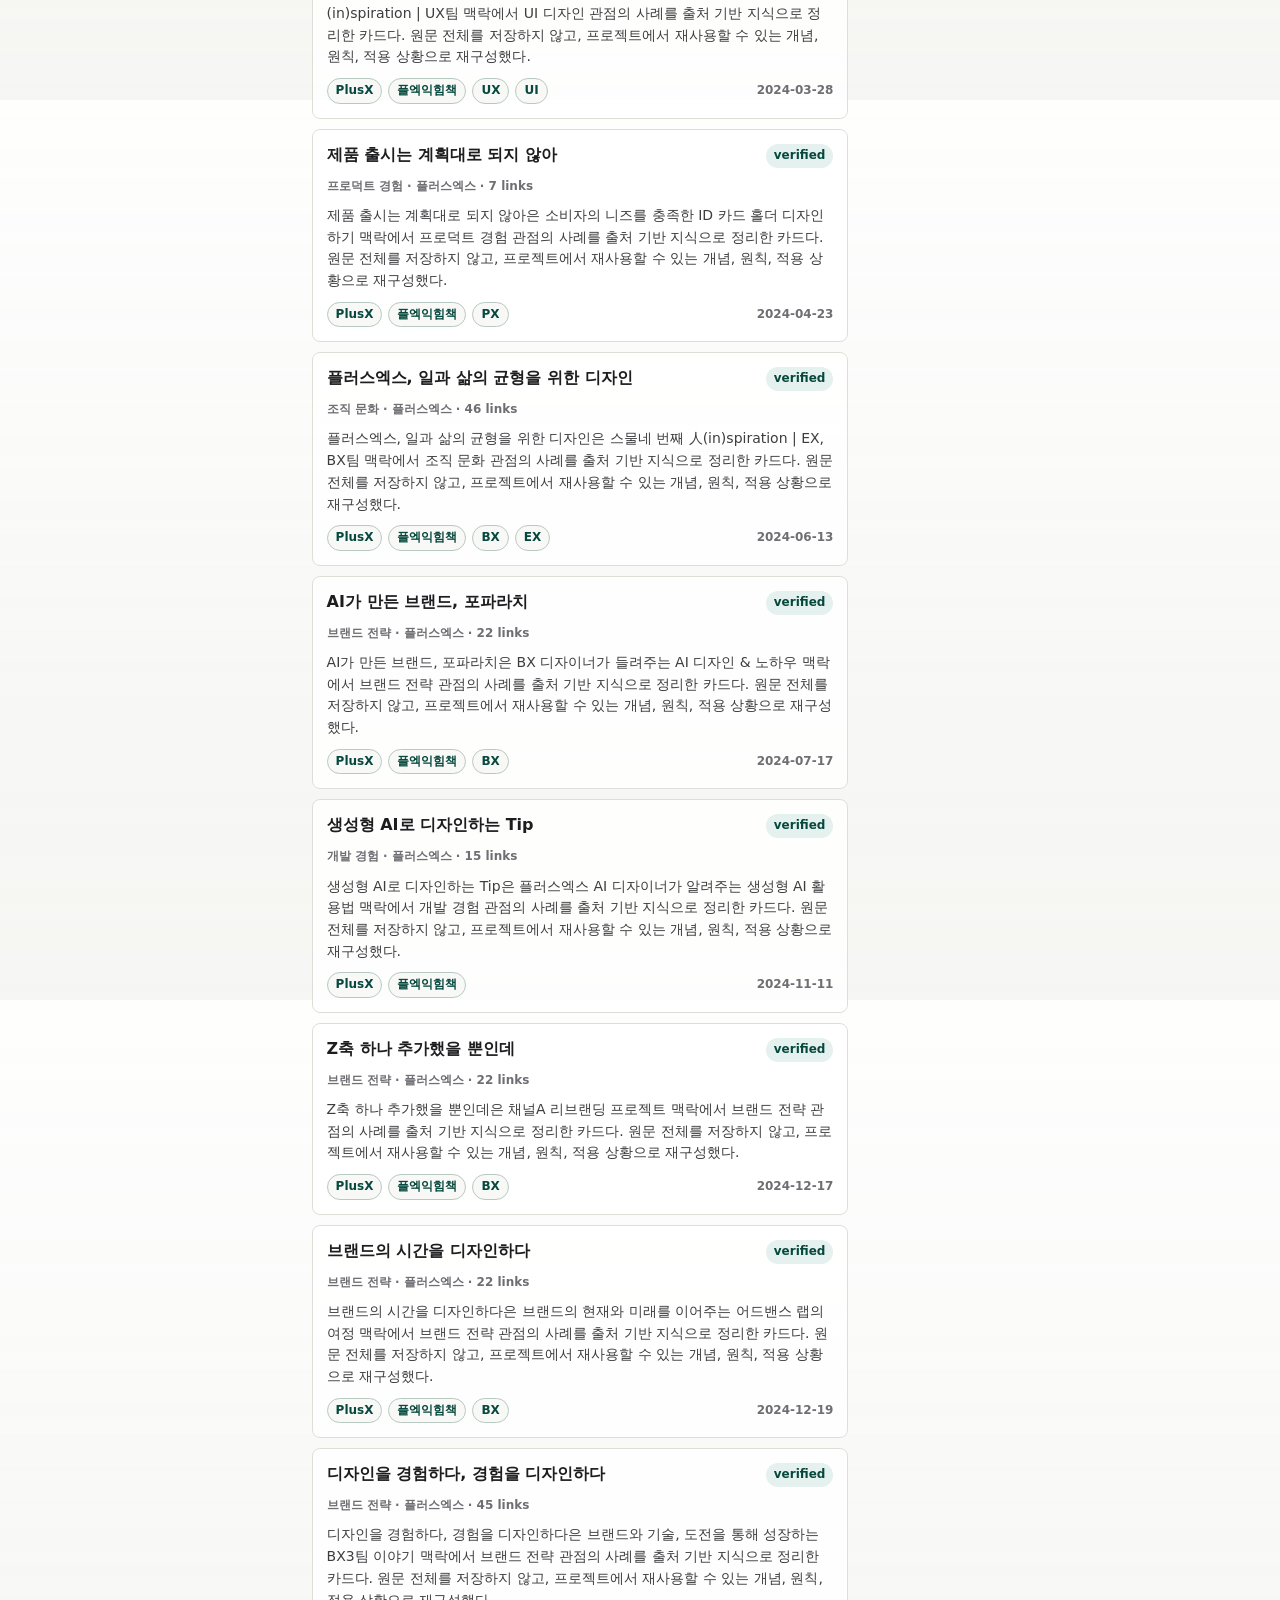
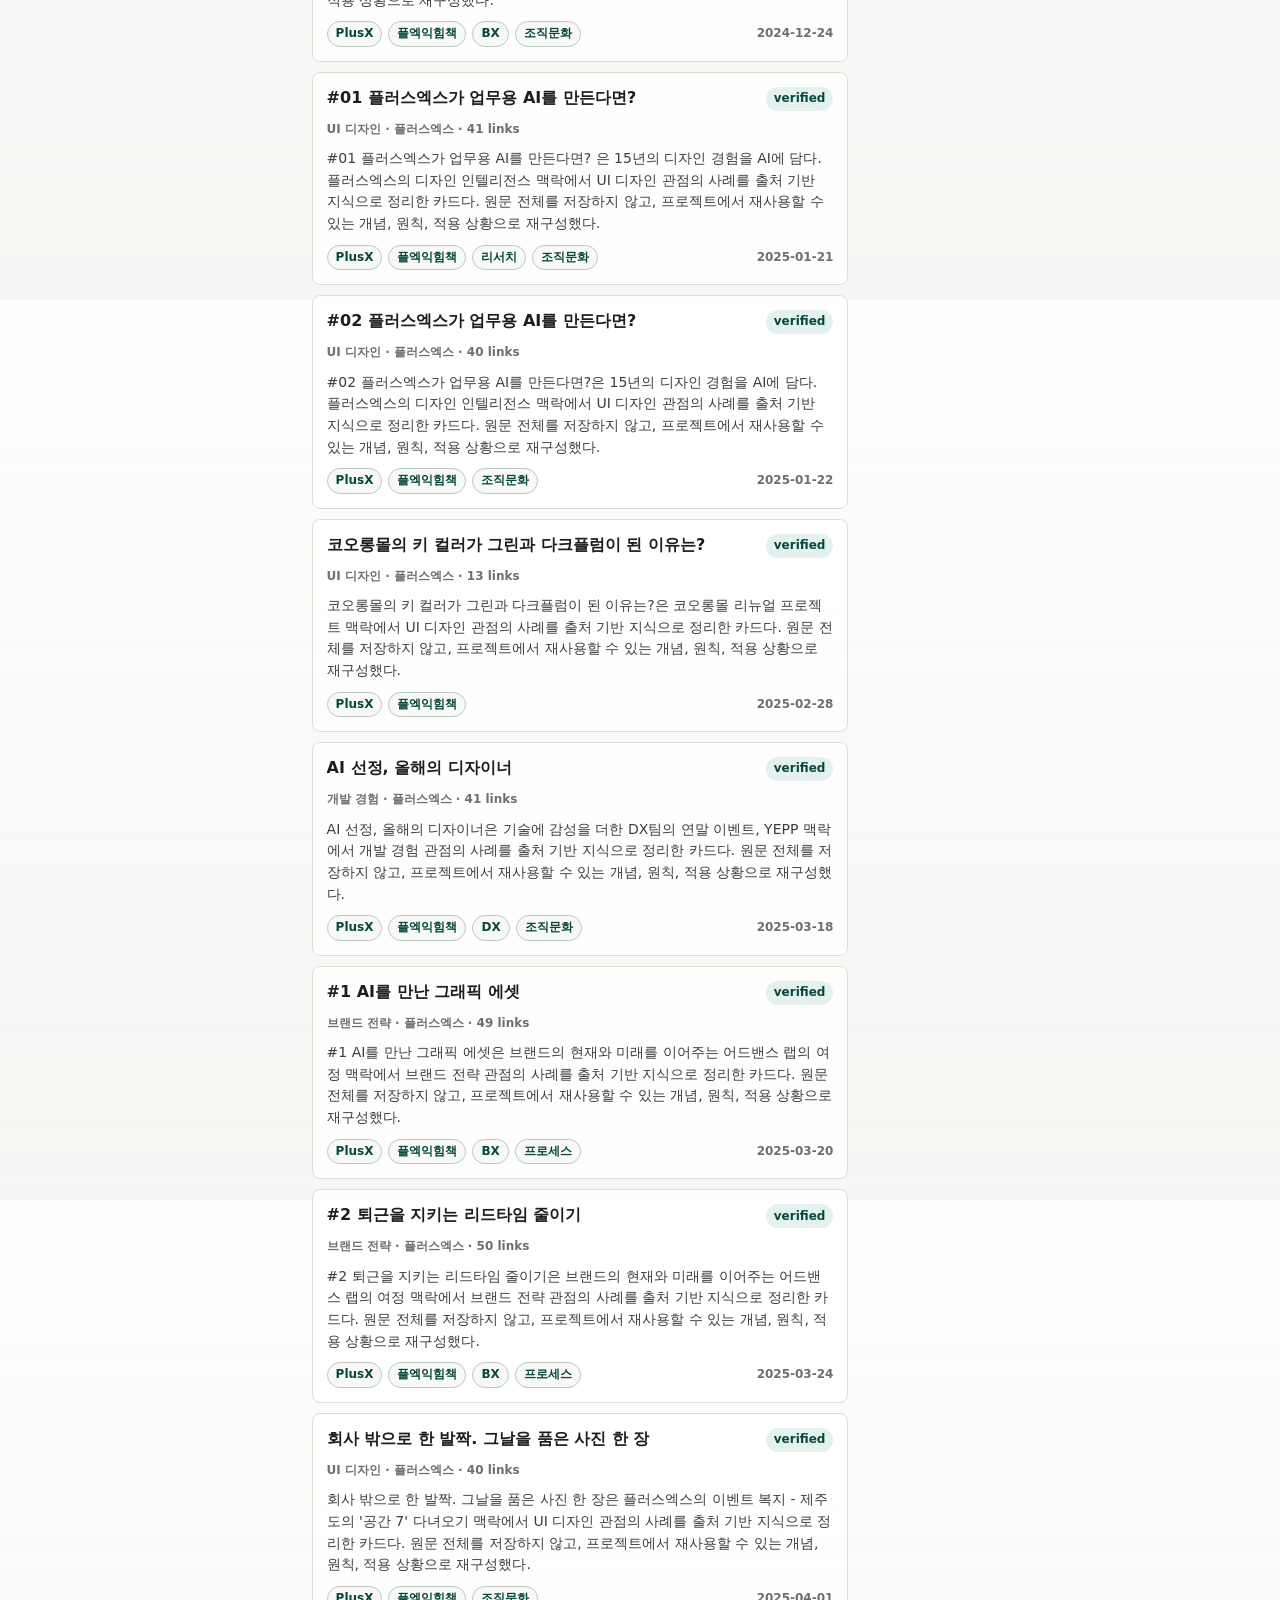
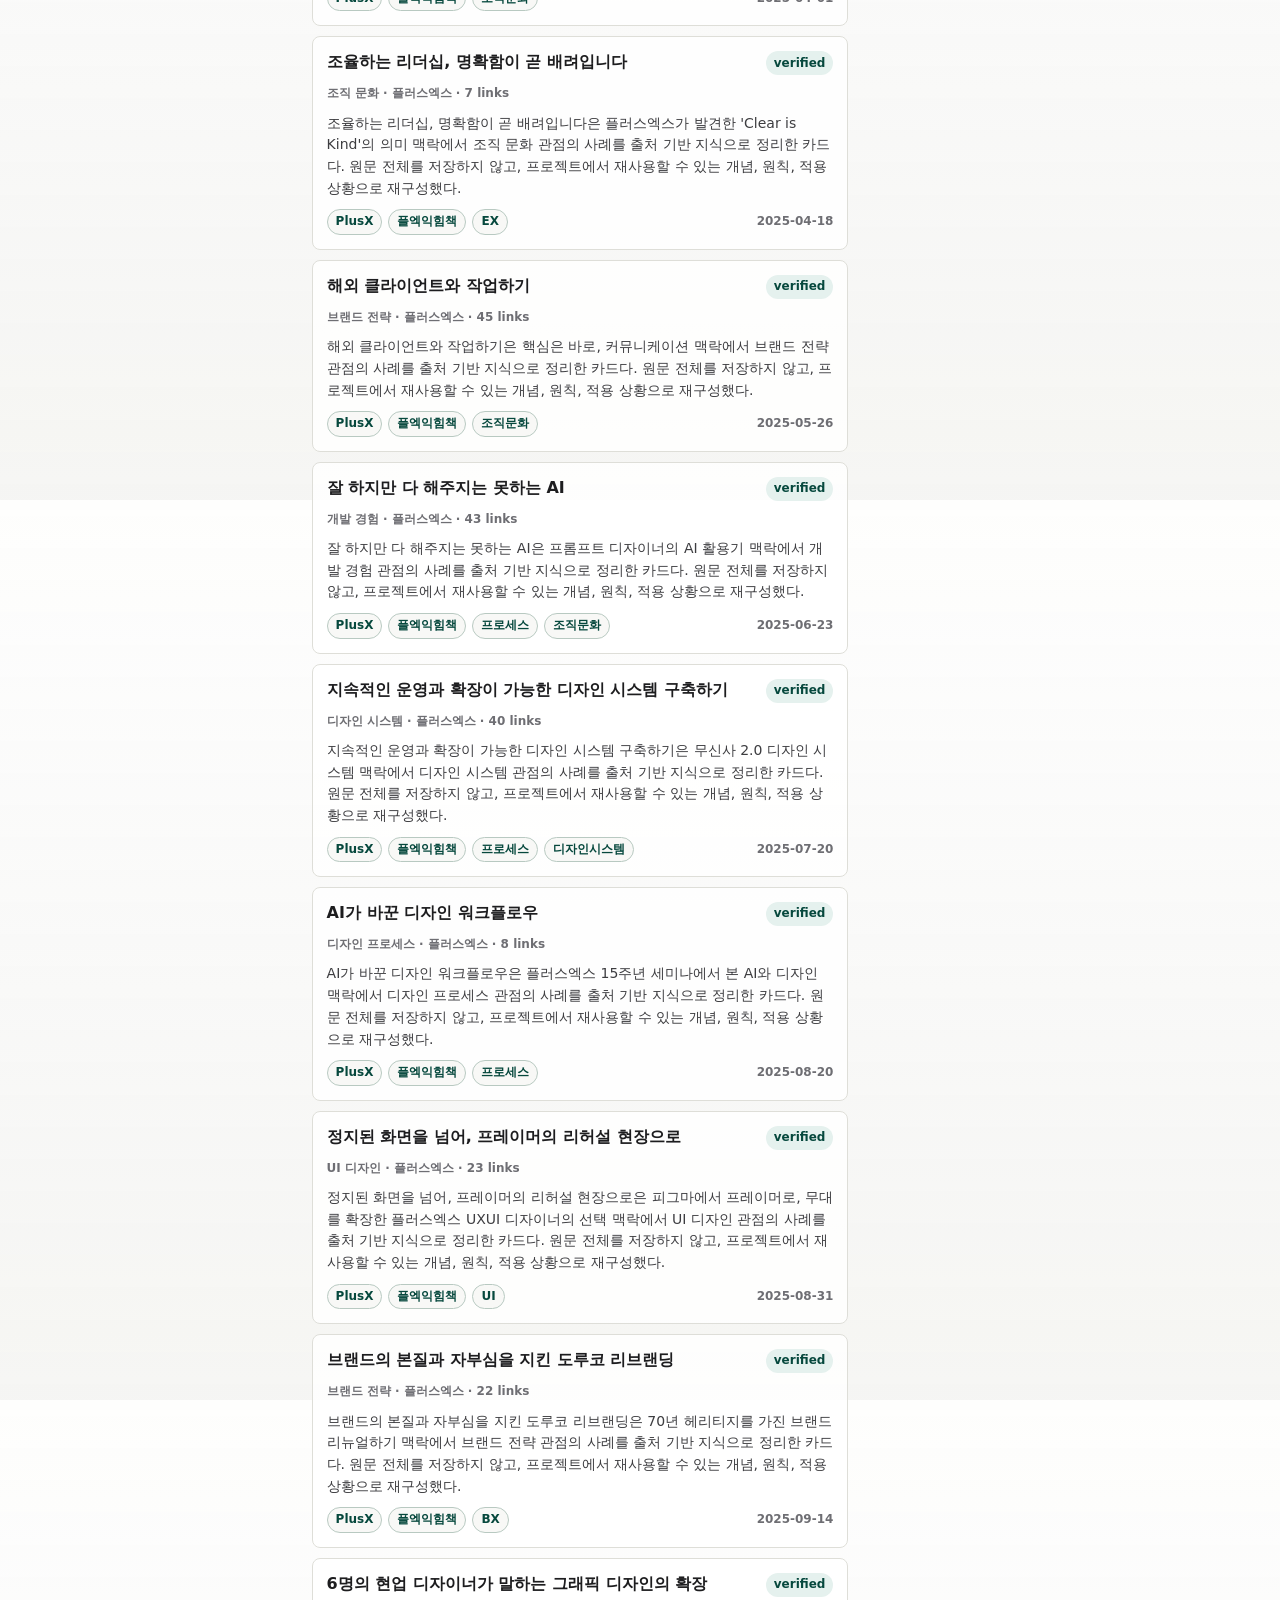
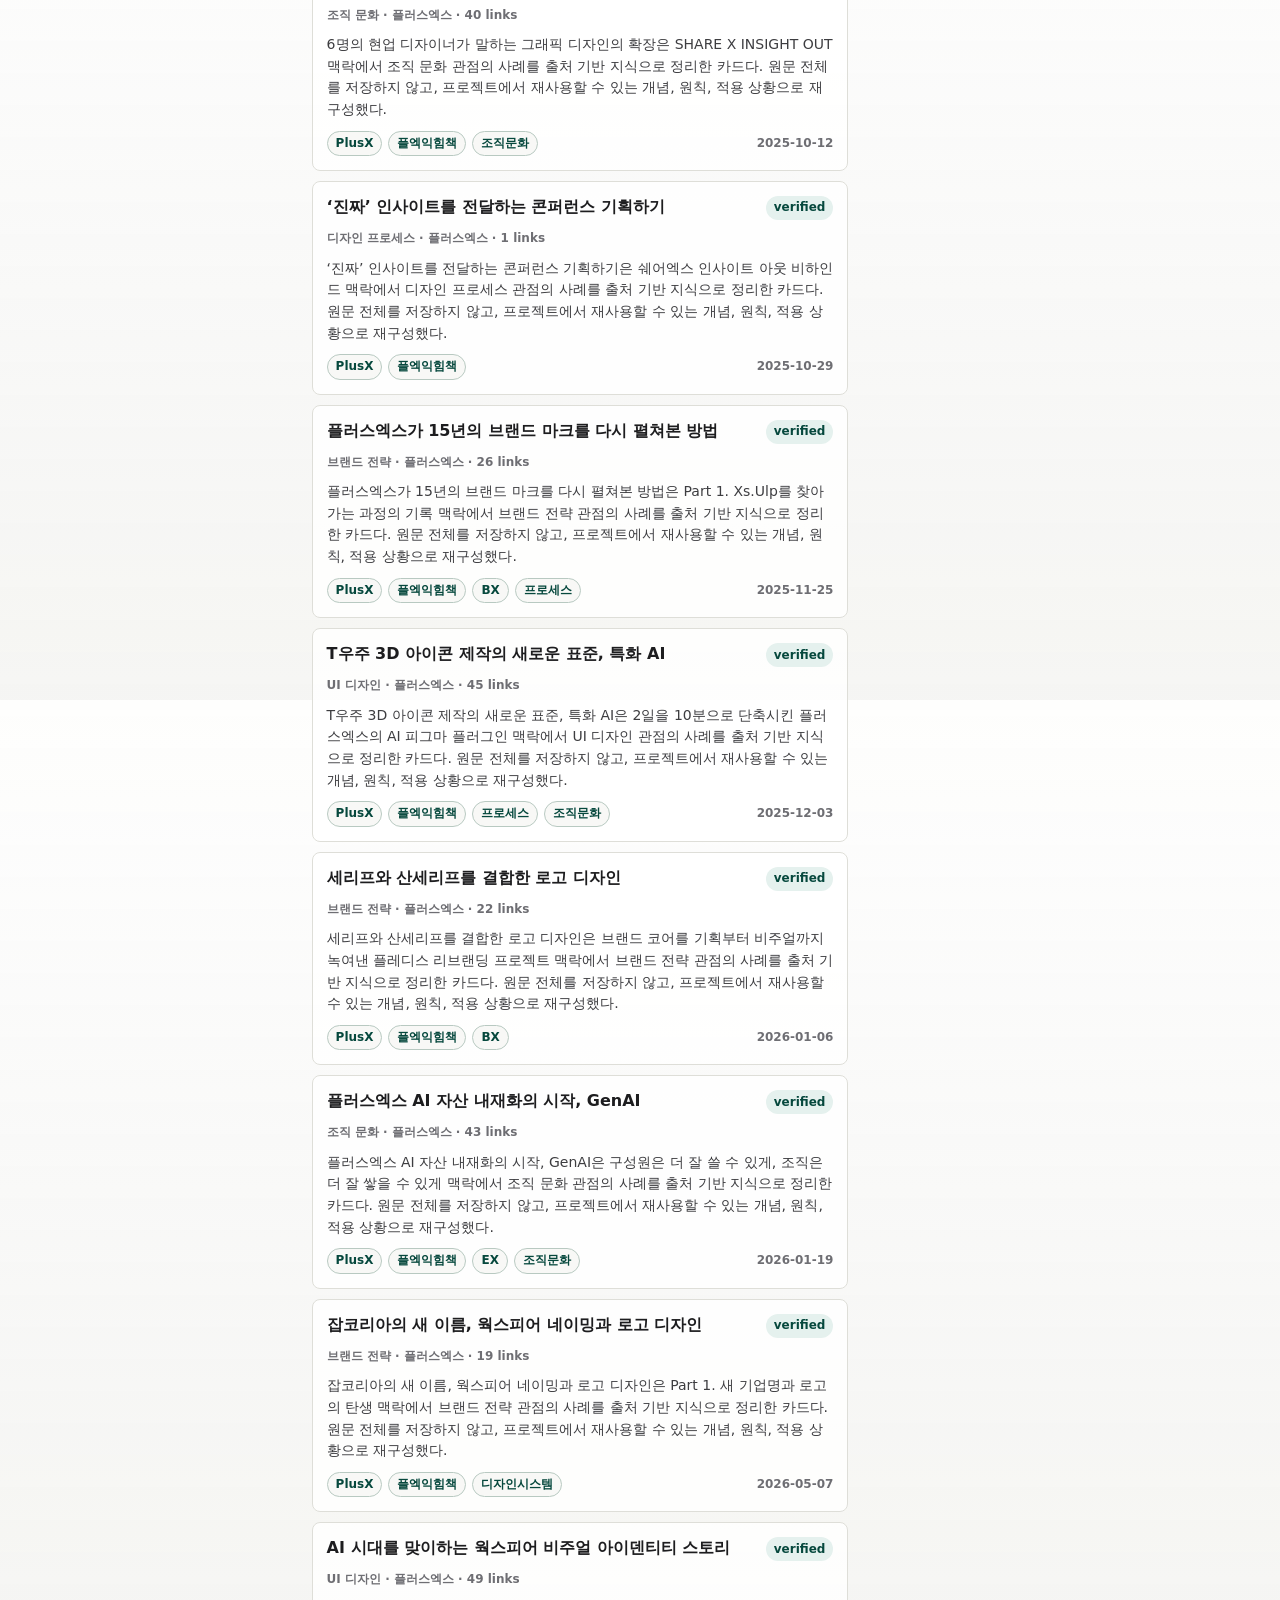
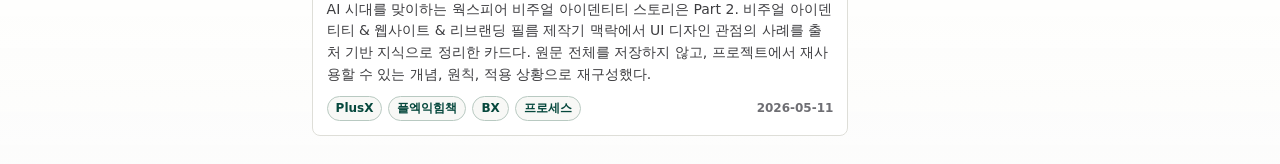
==== commit 36100b00: "Add automation status site view" ====
--- a/knowledge/site/index.html
+++ b/knowledge/site/index.html
@@ -85,6 +85,7 @@
             <div class="segmented" aria-label="View mode">
               <button class="segmented__button is-active" id="cardsViewButton" type="button">Cards</button>
               <button class="segmented__button" id="candidatesViewButton" type="button">Candidates</button>
+              <button class="segmented__button" id="automationViewButton" type="button">Automation</button>
               <button class="segmented__button" id="graphViewButton" type="button">Graph</button>
             </div>
             <button class="button button--secondary" id="newEntryButton" type="button">New Card</button>
@@ -92,7 +93,20 @@
         </div>
 
         <section class="cards" id="cards" aria-live="polite"></section>
+        <section class="review-queue is-hidden" id="reviewQueue" aria-label="Review action export">
+          <div>
+            <p class="eyebrow">Repository apply queue</p>
+            <h3 id="reviewQueueTitle">No review actions queued</h3>
+            <p id="reviewQueueSummary">Candidate actions in this static site stay local until exported and applied with the script.</p>
+            <code id="reviewQueueCommand">node scripts/apply-candidates.mjs --review-file knowledge/data/review-actions.json</code>
+          </div>
+          <div class="review-queue__actions">
+            <button class="button button--secondary" id="exportReviewActionsButton" type="button">Export Review Actions</button>
+            <button class="button button--ghost" id="clearReviewActionsButton" type="button">Clear Queue</button>
+          </div>
+        </section>
         <section class="candidates is-hidden" id="candidates" aria-live="polite"></section>
+        <section class="automation is-hidden" id="automationPanel" aria-label="Automation status"></section>
 
         <section class="graph is-hidden" id="graphPanel" aria-label="Knowledge graph">
           <div class="graph__bar">
--- a/knowledge/site/styles.css
+++ b/knowledge/site/styles.css
@@ -426,6 +426,210 @@
   gap: 12px;
 }
 
+.automation {
+  display: grid;
+  gap: 12px;
+}
+
+.review-queue {
+  display: grid;
+  grid-template-columns: minmax(0, 1fr) auto;
+  align-items: center;
+  gap: 14px;
+  margin-bottom: 12px;
+  border: 1px solid var(--line);
+  border-radius: var(--radius);
+  background: rgba(255, 255, 255, 0.86);
+  padding: 14px;
+  box-shadow: var(--shadow-sm);
+}
+
+.review-queue h3 {
+  margin-bottom: 5px;
+  font-size: 16px;
+}
+
+.review-queue p {
+  color: var(--muted);
+  line-height: 1.45;
+}
+
+.review-queue code {
+  display: inline-block;
+  max-width: 100%;
+  margin-top: 8px;
+  border: 1px solid var(--line);
+  border-radius: var(--radius-sm);
+  background: var(--surface-soft);
+  color: var(--accent-ink);
+  padding: 7px 9px;
+  overflow-wrap: anywhere;
+  font-size: 12px;
+}
+
+.review-queue__actions {
+  display: flex;
+  flex-wrap: wrap;
+  justify-content: flex-end;
+  gap: 8px;
+}
+
+.automation-hero,
+.automation-card,
+.automation-step {
+  border: 1px solid var(--line);
+  border-radius: var(--radius);
+  background: rgba(255, 255, 255, 0.86);
+  box-shadow: var(--shadow-sm);
+}
+
+.automation-hero {
+  display: grid;
+  grid-template-columns: minmax(0, 1fr) minmax(180px, 240px);
+  align-items: center;
+  gap: 18px;
+  padding: 16px;
+}
+
+.automation-hero h3 {
+  margin-bottom: 7px;
+  font-size: 18px;
+  line-height: 1.28;
+}
+
+.automation-hero p,
+.automation-card p,
+.automation-step p,
+.command-item p {
+  color: var(--muted);
+  line-height: 1.48;
+}
+
+.automation-status {
+  display: grid;
+  gap: 5px;
+  border: 1px solid color-mix(in srgb, var(--accent) 24%, var(--line));
+  border-radius: var(--radius);
+  background: var(--accent-soft);
+  padding: 14px;
+}
+
+.automation-status span,
+.automation-status small {
+  color: var(--accent-ink);
+  font-size: 12px;
+  font-weight: 700;
+}
+
+.automation-status strong {
+  color: var(--accent-ink);
+  font-size: 38px;
+  line-height: 1;
+}
+
+.automation-flow {
+  display: grid;
+  grid-template-columns: repeat(6, minmax(0, 1fr));
+  gap: 8px;
+}
+
+.automation-step {
+  display: grid;
+  gap: 6px;
+  min-width: 0;
+  padding: 12px;
+}
+
+.automation-step span {
+  display: inline-flex;
+  align-items: center;
+  justify-content: center;
+  width: 26px;
+  height: 26px;
+  border-radius: 50%;
+  background: var(--surface-tint);
+  color: var(--accent-ink);
+  font-size: 12px;
+  font-weight: 760;
+}
+
+.automation-grid {
+  display: grid;
+  grid-template-columns: minmax(0, 1fr) minmax(0, 1fr);
+  gap: 12px;
+}
+
+.automation-card {
+  display: grid;
+  gap: 10px;
+  min-width: 0;
+  padding: 14px;
+}
+
+.automation-card h3 {
+  font-size: 16px;
+  line-height: 1.3;
+}
+
+.automation-config {
+  display: grid;
+  grid-template-columns: 86px minmax(0, 1fr);
+  gap: 7px 10px;
+  margin: 0;
+}
+
+.automation-config dt {
+  color: var(--quiet);
+  font-size: 11px;
+  font-weight: 720;
+  text-transform: uppercase;
+}
+
+.automation-config dd {
+  margin: 0;
+  color: #3d3d40;
+  overflow-wrap: anywhere;
+}
+
+.automation-warning {
+  color: var(--danger) !important;
+}
+
+.command-list {
+  display: grid;
+  gap: 8px;
+}
+
+.command-item {
+  display: grid;
+  grid-template-columns: minmax(190px, 0.64fr) minmax(0, 1fr);
+  align-items: start;
+  gap: 12px;
+  border: 1px solid var(--line);
+  border-radius: var(--radius-sm);
+  background: var(--surface-soft);
+  padding: 10px;
+}
+
+.command-item code {
+  display: block;
+  border: 1px solid var(--line);
+  border-radius: var(--radius-sm);
+  background: white;
+  color: var(--accent-ink);
+  padding: 8px 9px;
+  overflow-wrap: anywhere;
+  font-size: 12px;
+  line-height: 1.45;
+}
+
+.button:disabled {
+  cursor: not-allowed;
+  opacity: 0.48;
+  transform: none;
+  box-shadow: none;
+}
+
 .is-hidden,
 .is-collapsed {
   display: none !important;
@@ -1175,6 +1379,10 @@
   .editor__form {
     max-height: none;
   }
+
+  .automation-flow {
+    grid-template-columns: repeat(3, minmax(0, 1fr));
+  }
 }
 
 @media (max-width: 760px) {
@@ -1205,10 +1413,19 @@
   }
 
   .candidate-card__top,
+  .review-queue,
+  .automation-hero,
+  .automation-grid,
+  .automation-flow,
+  .command-item,
   .score-row,
   .candidate-meta {
     display: grid;
     grid-template-columns: 1fr;
+  }
+
+  .review-queue__actions {
+    justify-content: flex-start;
   }
 
   .is-graph-mode .graph__bar {
